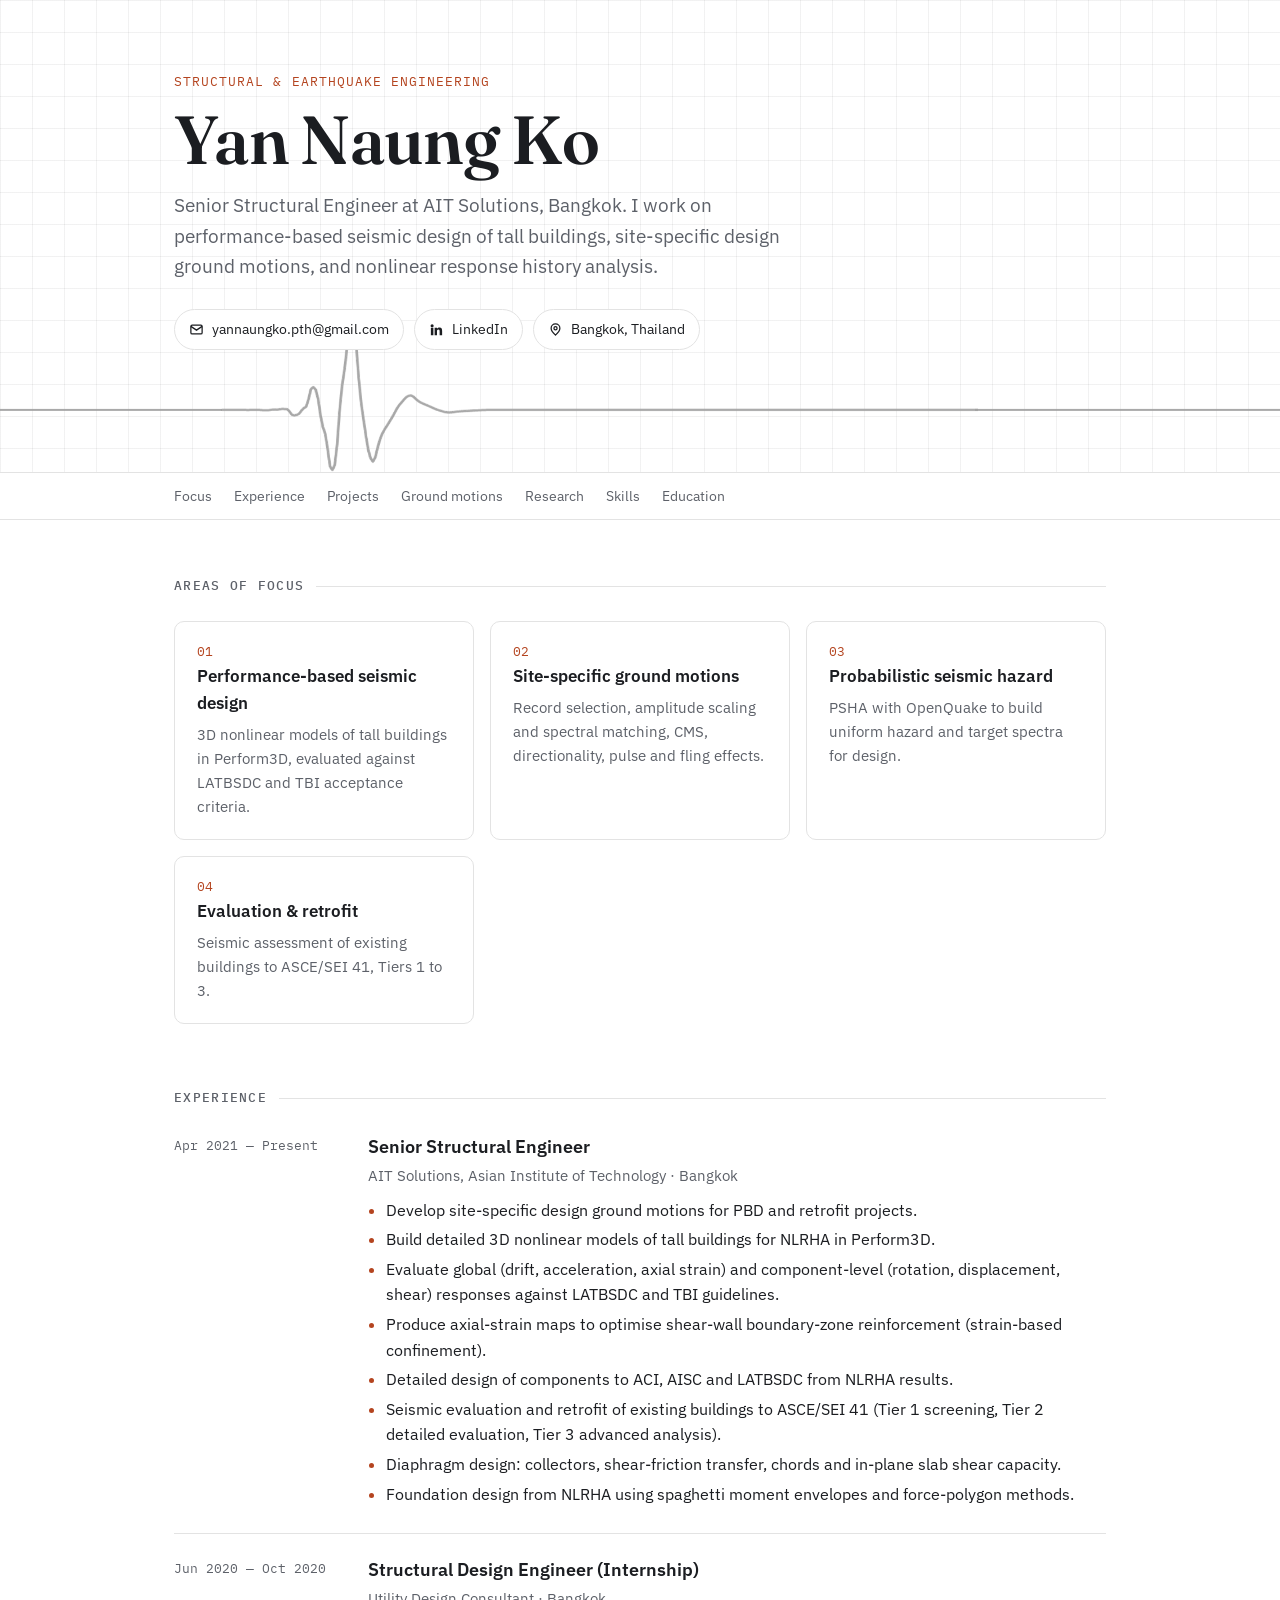
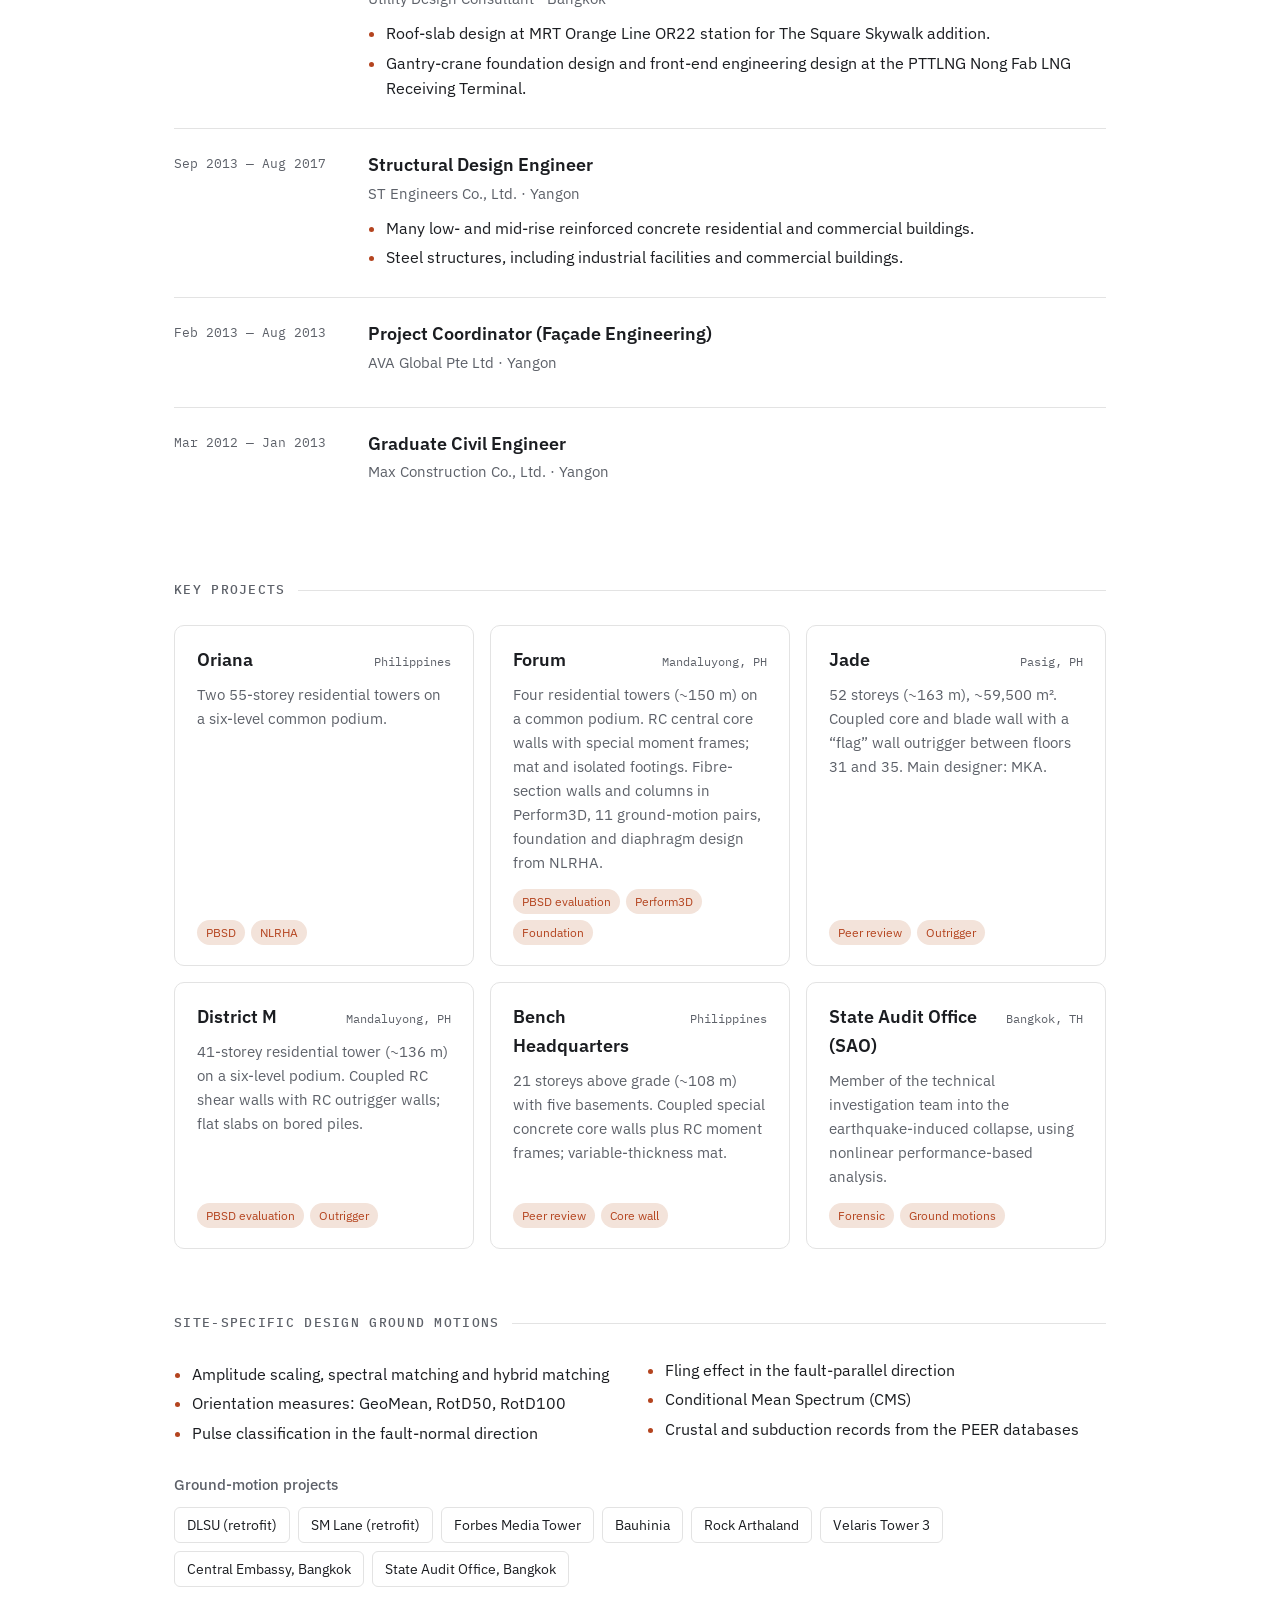
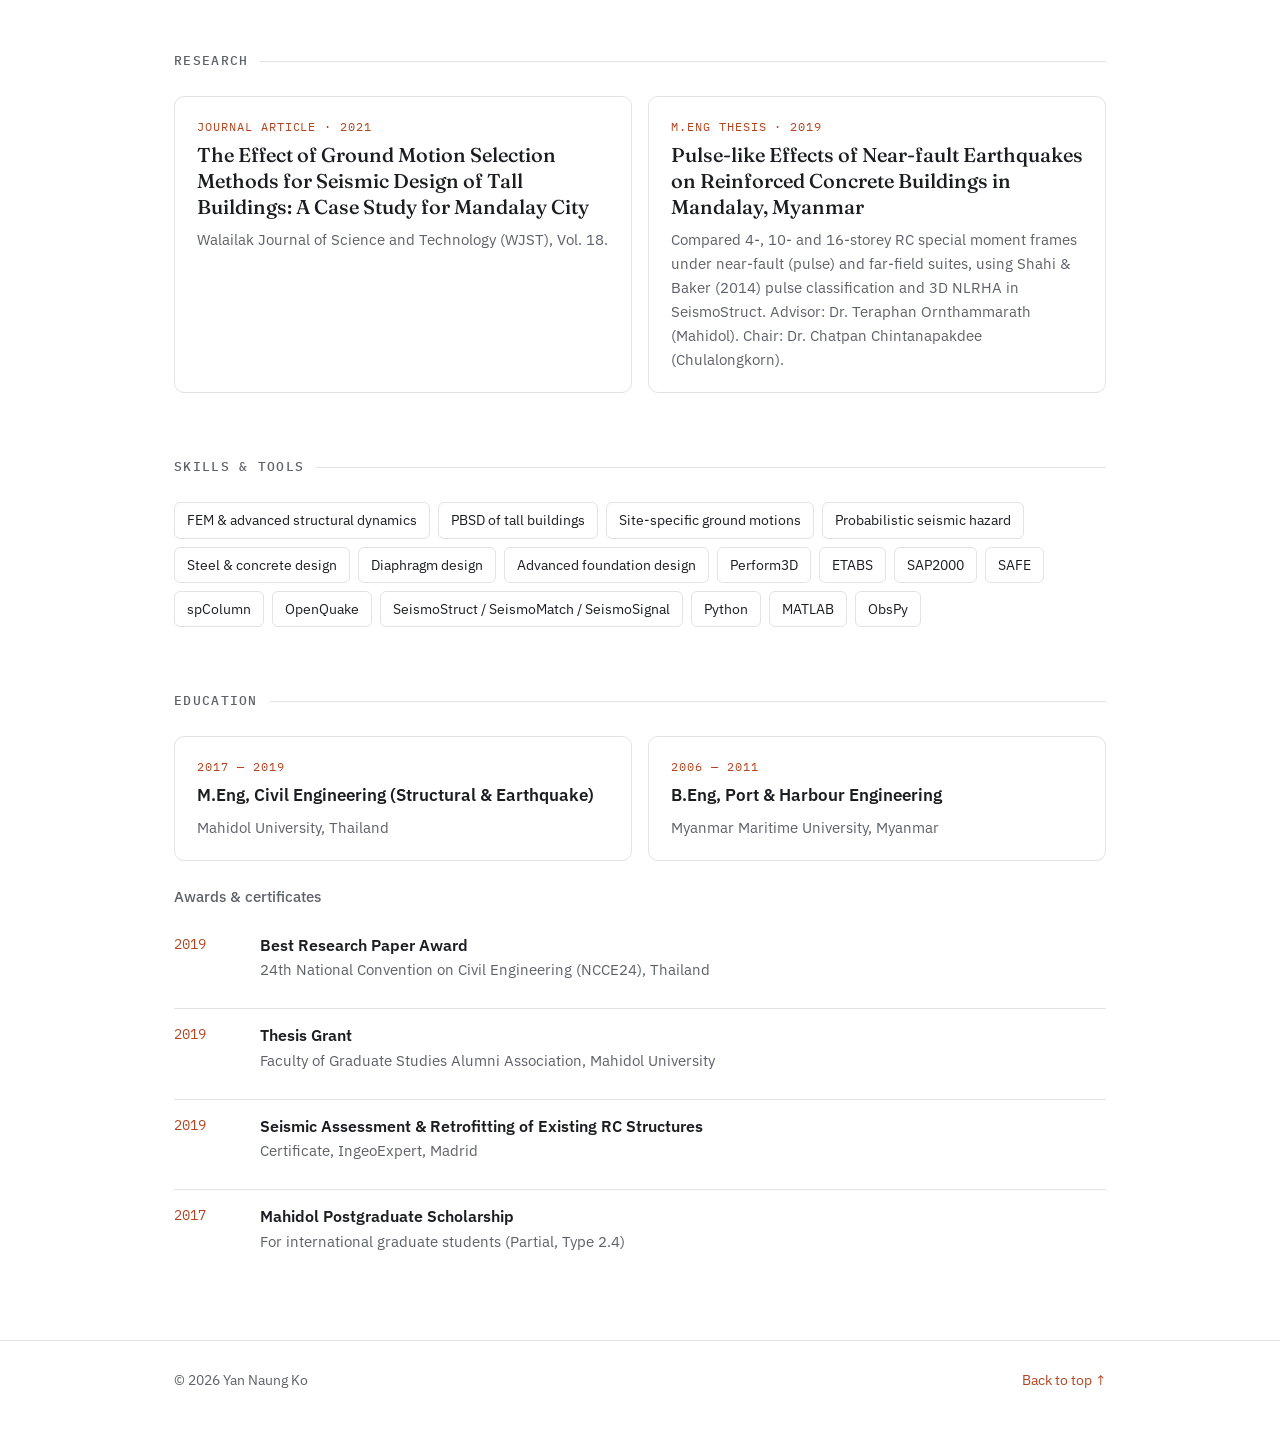
==== index.html @ b0f498c4 "Move and enlarge seismic wave, white background Co-Authored-By: Claude Opus 5.5 <noreply@anthropic.c" ====
<!DOCTYPE html>
<html lang="en">
<head>
<meta charset="utf-8">
<meta name="viewport" content="width=device-width, initial-scale=1">
<title>Yan Naung Ko — Structural &amp; Earthquake Engineer</title>
<meta name="description" content="Yan Naung Ko — Senior Structural Engineer specializing in performance-based seismic design of tall buildings, site-specific ground motions and nonlinear analysis.">
<link rel="preconnect" href="https://fonts.googleapis.com">
<link rel="preconnect" href="https://fonts.gstatic.com" crossorigin>
<link href="https://fonts.googleapis.com/css2?family=IBM+Plex+Mono:wght@400;500&family=IBM+Plex+Sans:wght@400;500;600&family=Fraunces:opsz,wght@9..144,500;9..144,600&display=swap" rel="stylesheet">
<style>
  :root {
    color-scheme: light;
    --bg: #ffffff;
    --paper: #ffffff;
    --ink: #1b1d21;
    --muted: #5d6169;
    --line: #e3e3e3;
    --accent: #b4441f;
    --accent-soft: #f3e3da;
    --grid: rgba(27,29,33,.06);
  }
  * { box-sizing: border-box; }
  html { scroll-behavior: smooth; }
  body {
    margin: 0;
    background: var(--bg);
    color: var(--ink);
    font: 16px/1.6 "IBM Plex Sans", system-ui, sans-serif;
    -webkit-font-smoothing: antialiased;
  }
  a { color: var(--accent); text-decoration: none; }
  a:hover { text-decoration: underline; }
  .wrap { max-width: 980px; margin: 0 auto; padding: 0 24px; }

  /* Header */
  header.hero {
    position: relative;
    overflow: hidden;
    border-bottom: 1px solid var(--line);
    background-image:
      linear-gradient(var(--grid) 1px, transparent 1px),
      linear-gradient(90deg, var(--grid) 1px, transparent 1px);
    background-size: 32px 32px;
  }
  .hero .wrap { padding-top: 72px; padding-bottom: 8px; position: relative; z-index: 1; }
  .eyebrow {
    font-family: "IBM Plex Mono", monospace;
    font-size: 13px; letter-spacing: .08em; text-transform: uppercase;
    color: var(--accent);
  }
  h1 {
    font-family: "Fraunces", Georgia, serif;
    font-weight: 600;
    font-size: clamp(40px, 7vw, 68px);
    line-height: 1.02;
    margin: 12px 0 16px;
    letter-spacing: -.01em;
  }
  .lede { font-size: 19px; color: var(--muted); max-width: 620px; margin: 0 0 28px; }
  .contact { display: flex; flex-wrap: wrap; gap: 10px; }
  .chip {
    display: inline-flex; align-items: center; gap: 8px;
    padding: 8px 14px; border: 1px solid var(--line); border-radius: 999px;
    background: var(--paper); color: var(--ink); font-size: 14px;
  }
  .chip:hover { border-color: var(--accent); text-decoration: none; }
  .chip svg { width: 15px; height: 15px; flex: none; }
  .wave {
    display: block; width: 100%; height: 150px; margin-top: -36px;
    background: url("assets/seismic_wave.png") 220px center / auto 100% no-repeat;
    position: relative; z-index: 0;
  }
  .wave {
    --h: 150px; --x: 220px;
  }
  .wave::before, .wave::after {
    content: ""; position: absolute; top: calc(var(--h) * 151.5 / 259 + 0.7px); height: 2.2px;
    background: rgba(160,160,160,.9); transform: translateY(-50%);
  }
  .wave::before { left: 0; width: calc(var(--x) + 2px); }
  .wave::after { left: calc(var(--x) + var(--h) * 1308 / 259 - 3px); right: 0; }
  @media (max-width: 720px) { .wave { --h: 100px; --x: 40px; height: 100px; margin-top: -16px; background-position: 40px center; } }

  nav.toc {
    position: sticky; top: 0; z-index: 5;
    background: color-mix(in srgb, var(--bg) 88%, transparent);
    backdrop-filter: blur(8px);
    border-bottom: 1px solid var(--line);
  }
  nav.toc .wrap { display: flex; gap: 22px; overflow-x: auto; padding-top: 12px; padding-bottom: 12px; }
  nav.toc a { color: var(--muted); font-size: 14px; white-space: nowrap; }
  nav.toc a:hover { color: var(--ink); text-decoration: none; }

  section { padding: 56px 0 8px; }
  h2 {
    font-family: "IBM Plex Mono", monospace; font-weight: 500;
    font-size: 13px; letter-spacing: .1em; text-transform: uppercase;
    color: var(--muted); margin: 0 0 24px;
    display: flex; align-items: center; gap: 12px;
  }
  h2::after { content: ""; flex: 1; height: 1px; background: var(--line); }

  .focus { display: grid; grid-template-columns: repeat(auto-fit, minmax(240px, 1fr)); gap: 16px; }
  .card {
    background: var(--paper); border: 1px solid var(--line); border-radius: 10px; padding: 20px 22px;
  }
  .card h3 { margin: 0 0 6px; font-size: 17px; font-weight: 600; }
  .card p { margin: 0; color: var(--muted); font-size: 15px; }
  .num { font-family: "IBM Plex Mono", monospace; color: var(--accent); font-size: 13px; }

  /* Timeline */
  .job { display: grid; grid-template-columns: 170px 1fr; gap: 24px; padding: 22px 0; border-top: 1px solid var(--line); }
  .job:first-of-type { border-top: 0; padding-top: 0; }
  .when { font-family: "IBM Plex Mono", monospace; font-size: 13px; color: var(--muted); padding-top: 3px; }
  .job h3 { margin: 0; font-size: 18px; font-weight: 600; }
  .org { color: var(--muted); margin: 2px 0 10px; font-size: 15px; }
  .job ul { margin: 0; padding-left: 18px; }
  .job li { margin: 4px 0; }
  .job li::marker { color: var(--accent); }
  @media (max-width: 640px) { .job { grid-template-columns: 1fr; gap: 4px; } }

  /* Projects */
  .projects { display: grid; grid-template-columns: repeat(auto-fit, minmax(280px, 1fr)); gap: 16px; }
  .proj { background: var(--paper); border: 1px solid var(--line); border-radius: 10px; padding: 20px 22px; display: flex; flex-direction: column; gap: 8px; }
  .proj-top { display: flex; justify-content: space-between; align-items: baseline; gap: 12px; }
  .proj h3 { margin: 0; font-size: 18px; font-weight: 600; }
  .loc { font-family: "IBM Plex Mono", monospace; font-size: 12px; color: var(--muted); white-space: nowrap; }
  .proj p { margin: 0; color: var(--muted); font-size: 15px; }
  .tags { display: flex; flex-wrap: wrap; gap: 6px; margin-top: auto; padding-top: 6px; }
  .tag { font-size: 12px; padding: 3px 9px; border-radius: 999px; background: var(--accent-soft); color: var(--accent); }

  .gm-list { columns: 2 260px; column-gap: 32px; margin: 0; padding-left: 18px; }
  .gm-list li { margin: 4px 0; break-inside: avoid; }
  .gm-list li::marker { color: var(--accent); }
  .sub { color: var(--muted); font-size: 15px; margin: 24px 0 10px; font-weight: 500; }

  /* Skills */
  .skills { display: flex; flex-wrap: wrap; gap: 8px; }
  .skill { border: 1px solid var(--line); background: var(--paper); border-radius: 6px; padding: 6px 12px; font-size: 14px; }

  /* Research */
  .research { display: grid; gap: 16px; grid-template-columns: repeat(auto-fit, minmax(300px, 1fr)); }
  .label { font-family: "IBM Plex Mono", monospace; font-size: 12px; text-transform: uppercase; letter-spacing: .08em; color: var(--accent); margin-bottom: 6px; }
  .research h3 { font-family: "Fraunces", Georgia, serif; font-weight: 500; font-size: 20px; line-height: 1.3; margin: 0 0 8px; }

  .edu { display: grid; gap: 16px; grid-template-columns: repeat(auto-fit, minmax(280px, 1fr)); }
  .awards { list-style: none; padding: 0; margin: 0; display: grid; gap: 12px; }
  .awards li { display: grid; grid-template-columns: 70px 1fr; gap: 16px; padding: 14px 0; border-top: 1px solid var(--line); }
  .awards li:first-child { border-top: 0; }
  .awards .yr { font-family: "IBM Plex Mono", monospace; color: var(--accent); font-size: 14px; }
  .awards strong { font-weight: 600; }
  .awards span { display: block; color: var(--muted); font-size: 15px; }

  footer { margin-top: 64px; border-top: 1px solid var(--line); padding: 28px 0 48px; color: var(--muted); font-size: 14px; }
  footer .wrap { display: flex; justify-content: space-between; flex-wrap: wrap; gap: 12px; }
</style>
</head>
<body>

<header class="hero">
  <div class="wrap">
    <div class="eyebrow">Structural &amp; Earthquake Engineering</div>
    <h1>Yan Naung Ko</h1>
    <p class="lede">Senior Structural Engineer at AIT Solutions, Bangkok. I work on performance-based seismic design of tall buildings, site-specific design ground motions, and nonlinear response history analysis.</p>
    <div class="contact">
      <a class="chip" href="mailto:yannaungko.pth@gmail.com">
        <svg viewBox="0 0 24 24" fill="none" stroke="currentColor" stroke-width="2"><rect x="3" y="5" width="18" height="14" rx="2"/><path d="m3 7 9 6 9-6"/></svg>
        yannaungko.pth@gmail.com
      </a>
      <a class="chip" href="https://www.linkedin.com/in/yan-naung-ko-b4761882">
        <svg viewBox="0 0 24 24" fill="currentColor"><path d="M4.98 3.5a2.5 2.5 0 1 1 0 5 2.5 2.5 0 0 1 0-5zM3 9h4v12H3zM9 9h3.8v1.7h.05c.53-1 1.83-2.05 3.77-2.05C20.6 8.65 21 11.2 21 14.5V21h-4v-5.8c0-1.4-.03-3.2-1.95-3.2-1.95 0-2.25 1.52-2.25 3.1V21H9z"/></svg>
        LinkedIn
      </a>
      <span class="chip">
        <svg viewBox="0 0 24 24" fill="none" stroke="currentColor" stroke-width="2"><path d="M12 21s-7-6.2-7-11a7 7 0 0 1 14 0c0 4.8-7 11-7 11z"/><circle cx="12" cy="10" r="2.5"/></svg>
        Bangkok, Thailand
      </span>
    </div>
  </div>
  <div class="wave" role="img" aria-label="Seismic wave"></div>
</header>

<nav class="toc"><div class="wrap">
  <a href="#focus">Focus</a>
  <a href="#experience">Experience</a>
  <a href="#projects">Projects</a>
  <a href="#ground-motions">Ground motions</a>
  <a href="#research">Research</a>
  <a href="#skills">Skills</a>
  <a href="#education">Education</a>
</div></nav>

<main class="wrap">

  <section id="focus">
    <h2>Areas of focus</h2>
    <div class="focus">
      <div class="card"><div class="num">01</div><h3>Performance-based seismic design</h3><p>3D nonlinear models of tall buildings in Perform3D, evaluated against LATBSDC and TBI acceptance criteria.</p></div>
      <div class="card"><div class="num">02</div><h3>Site-specific ground motions</h3><p>Record selection, amplitude scaling and spectral matching, CMS, directionality, pulse and fling effects.</p></div>
      <div class="card"><div class="num">03</div><h3>Probabilistic seismic hazard</h3><p>PSHA with OpenQuake to build uniform hazard and target spectra for design.</p></div>
      <div class="card"><div class="num">04</div><h3>Evaluation &amp; retrofit</h3><p>Seismic assessment of existing buildings to ASCE/SEI 41, Tiers 1 to 3.</p></div>
    </div>
  </section>

  <section id="experience">
    <h2>Experience</h2>

    <div class="job">
      <div class="when">Apr 2021 — Present</div>
      <div>
        <h3>Senior Structural Engineer</h3>
        <div class="org">AIT Solutions, Asian Institute of Technology · Bangkok</div>
        <ul>
          <li>Develop site-specific design ground motions for PBD and retrofit projects.</li>
          <li>Build detailed 3D nonlinear models of tall buildings for NLRHA in Perform3D.</li>
          <li>Evaluate global (drift, acceleration, axial strain) and component-level (rotation, displacement, shear) responses against LATBSDC and TBI guidelines.</li>
          <li>Produce axial-strain maps to optimise shear-wall boundary-zone reinforcement (strain-based confinement).</li>
          <li>Detailed design of components to ACI, AISC and LATBSDC from NLRHA results.</li>
          <li>Seismic evaluation and retrofit of existing buildings to ASCE/SEI 41 (Tier 1 screening, Tier 2 detailed evaluation, Tier 3 advanced analysis).</li>
          <li>Diaphragm design: collectors, shear-friction transfer, chords and in-plane slab shear capacity.</li>
          <li>Foundation design from NLRHA using spaghetti moment envelopes and force-polygon methods.</li>
        </ul>
      </div>
    </div>

    <div class="job">
      <div class="when">Jun 2020 — Oct 2020</div>
      <div>
        <h3>Structural Design Engineer (Internship)</h3>
        <div class="org">Utility Design Consultant · Bangkok</div>
        <ul>
          <li>Roof-slab design at MRT Orange Line OR22 station for The Square Skywalk addition.</li>
          <li>Gantry-crane foundation design and front-end engineering design at the PTTLNG Nong Fab LNG Receiving Terminal.</li>
        </ul>
      </div>
    </div>

    <div class="job">
      <div class="when">Sep 2013 — Aug 2017</div>
      <div>
        <h3>Structural Design Engineer</h3>
        <div class="org">ST Engineers Co., Ltd. · Yangon</div>
        <ul>
          <li>Many low- and mid-rise reinforced concrete residential and commercial buildings.</li>
          <li>Steel structures, including industrial facilities and commercial buildings.</li>
        </ul>
      </div>
    </div>

    <div class="job">
      <div class="when">Feb 2013 — Aug 2013</div>
      <div>
        <h3>Project Coordinator (Façade Engineering)</h3>
        <div class="org">AVA Global Pte Ltd · Yangon</div>
      </div>
    </div>

    <div class="job">
      <div class="when">Mar 2012 — Jan 2013</div>
      <div>
        <h3>Graduate Civil Engineer</h3>
        <div class="org">Max Construction Co., Ltd. · Yangon</div>
      </div>
    </div>
  </section>

  <section id="projects">
    <h2>Key projects</h2>
    <div class="projects">
      <article class="proj">
        <div class="proj-top"><h3>Oriana</h3><span class="loc">Philippines</span></div>
        <p>Two 55-storey residential towers on a six-level common podium.</p>
        <div class="tags"><span class="tag">PBSD</span><span class="tag">NLRHA</span></div>
      </article>
      <article class="proj">
        <div class="proj-top"><h3>Forum</h3><span class="loc">Mandaluyong, PH</span></div>
        <p>Four residential towers (~150 m) on a common podium. RC central core walls with special moment frames; mat and isolated footings. Fibre-section walls and columns in Perform3D, 11 ground-motion pairs, foundation and diaphragm design from NLRHA.</p>
        <div class="tags"><span class="tag">PBSD evaluation</span><span class="tag">Perform3D</span><span class="tag">Foundation</span></div>
      </article>
      <article class="proj">
        <div class="proj-top"><h3>Jade</h3><span class="loc">Pasig, PH</span></div>
        <p>52 storeys (~163 m), ~59,500 m². Coupled core and blade wall with a “flag” wall outrigger between floors 31 and 35. Main designer: MKA.</p>
        <div class="tags"><span class="tag">Peer review</span><span class="tag">Outrigger</span></div>
      </article>
      <article class="proj">
        <div class="proj-top"><h3>District M</h3><span class="loc">Mandaluyong, PH</span></div>
        <p>41-storey residential tower (~136 m) on a six-level podium. Coupled RC shear walls with RC outrigger walls; flat slabs on bored piles.</p>
        <div class="tags"><span class="tag">PBSD evaluation</span><span class="tag">Outrigger</span></div>
      </article>
      <article class="proj">
        <div class="proj-top"><h3>Bench Headquarters</h3><span class="loc">Philippines</span></div>
        <p>21 storeys above grade (~108 m) with five basements. Coupled special concrete core walls plus RC moment frames; variable-thickness mat.</p>
        <div class="tags"><span class="tag">Peer review</span><span class="tag">Core wall</span></div>
      </article>
      <article class="proj">
        <div class="proj-top"><h3>State Audit Office (SAO)</h3><span class="loc">Bangkok, TH</span></div>
        <p>Member of the technical investigation team into the earthquake-induced collapse, using nonlinear performance-based analysis.</p>
        <div class="tags"><span class="tag">Forensic</span><span class="tag">Ground motions</span></div>
      </article>
    </div>
  </section>

  <section id="ground-motions">
    <h2>Site-specific design ground motions</h2>
    <ul class="gm-list">
      <li>Amplitude scaling, spectral matching and hybrid matching</li>
      <li>Orientation measures: GeoMean, RotD50, RotD100</li>
      <li>Pulse classification in the fault-normal direction</li>
      <li>Fling effect in the fault-parallel direction</li>
      <li>Conditional Mean Spectrum (CMS)</li>
      <li>Crustal and subduction records from the PEER databases</li>
    </ul>
    <p class="sub">Ground-motion projects</p>
    <div class="skills">
      <span class="skill">DLSU (retrofit)</span>
      <span class="skill">SM Lane (retrofit)</span>
      <span class="skill">Forbes Media Tower</span>
      <span class="skill">Bauhinia</span>
      <span class="skill">Rock Arthaland</span>
      <span class="skill">Velaris Tower 3</span>
      <span class="skill">Central Embassy, Bangkok</span>
      <span class="skill">State Audit Office, Bangkok</span>
    </div>
  </section>

  <section id="research">
    <h2>Research</h2>
    <div class="research">
      <div class="card">
        <div class="label">Journal article · 2021</div>
        <h3>The Effect of Ground Motion Selection Methods for Seismic Design of Tall Buildings: A Case Study for Mandalay City</h3>
        <p>Walailak Journal of Science and Technology (WJST), Vol. 18.</p>
      </div>
      <div class="card">
        <div class="label">M.Eng thesis · 2019</div>
        <h3>Pulse-like Effects of Near-fault Earthquakes on Reinforced Concrete Buildings in Mandalay, Myanmar</h3>
        <p>Compared 4-, 10- and 16-storey RC special moment frames under near-fault (pulse) and far-field suites, using Shahi &amp; Baker (2014) pulse classification and 3D NLRHA in SeismoStruct. Advisor: Dr. Teraphan Ornthammarath (Mahidol). Chair: Dr. Chatpan Chintanapakdee (Chulalongkorn).</p>
      </div>
    </div>
  </section>

  <section id="skills">
    <h2>Skills &amp; tools</h2>
    <div class="skills">
      <span class="skill">FEM &amp; advanced structural dynamics</span>
      <span class="skill">PBSD of tall buildings</span>
      <span class="skill">Site-specific ground motions</span>
      <span class="skill">Probabilistic seismic hazard</span>
      <span class="skill">Steel &amp; concrete design</span>
      <span class="skill">Diaphragm design</span>
      <span class="skill">Advanced foundation design</span>
      <span class="skill">Perform3D</span>
      <span class="skill">ETABS</span>
      <span class="skill">SAP2000</span>
      <span class="skill">SAFE</span>
      <span class="skill">spColumn</span>
      <span class="skill">OpenQuake</span>
      <span class="skill">SeismoStruct / SeismoMatch / SeismoSignal</span>
      <span class="skill">Python</span>
      <span class="skill">MATLAB</span>
      <span class="skill">ObsPy</span>
    </div>
  </section>

  <section id="education">
    <h2>Education</h2>
    <div class="edu">
      <div class="card">
        <div class="label">2017 — 2019</div>
        <h3>M.Eng, Civil Engineering (Structural &amp; Earthquake)</h3>
        <p>Mahidol University, Thailand</p>
      </div>
      <div class="card">
        <div class="label">2006 — 2011</div>
        <h3>B.Eng, Port &amp; Harbour Engineering</h3>
        <p>Myanmar Maritime University, Myanmar</p>
      </div>
    </div>

    <p class="sub">Awards &amp; certificates</p>
    <ul class="awards">
      <li><span class="yr">2019</span><div><strong>Best Research Paper Award</strong><span>24th National Convention on Civil Engineering (NCCE24), Thailand</span></div></li>
      <li><span class="yr">2019</span><div><strong>Thesis Grant</strong><span>Faculty of Graduate Studies Alumni Association, Mahidol University</span></div></li>
      <li><span class="yr">2019</span><div><strong>Seismic Assessment &amp; Retrofitting of Existing RC Structures</strong><span>Certificate, IngeoExpert, Madrid</span></div></li>
      <li><span class="yr">2017</span><div><strong>Mahidol Postgraduate Scholarship</strong><span>For international graduate students (Partial, Type 2.4)</span></div></li>
    </ul>
  </section>

</main>

<footer><div class="wrap">
  <span>© 2026 Yan Naung Ko</span>
  <a href="#">Back to top ↑</a>
</div></footer>

</body>
</html>
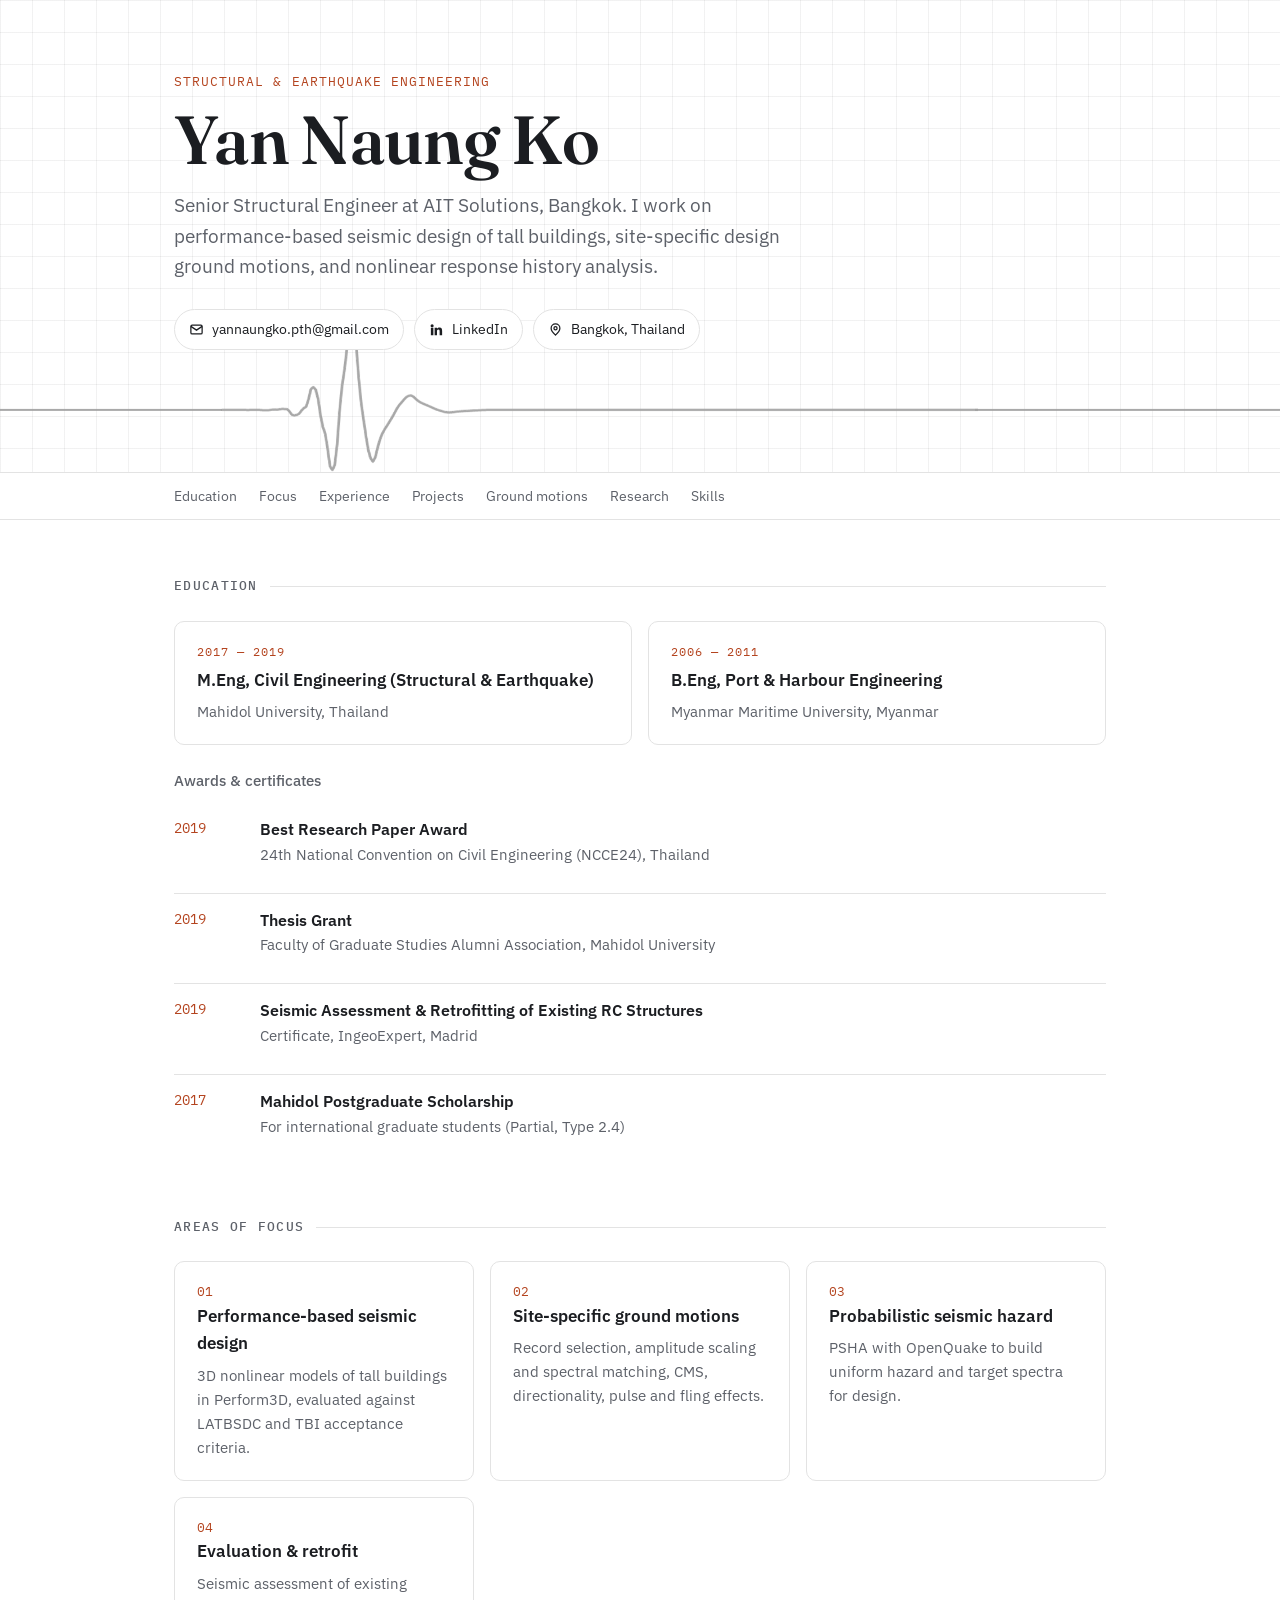
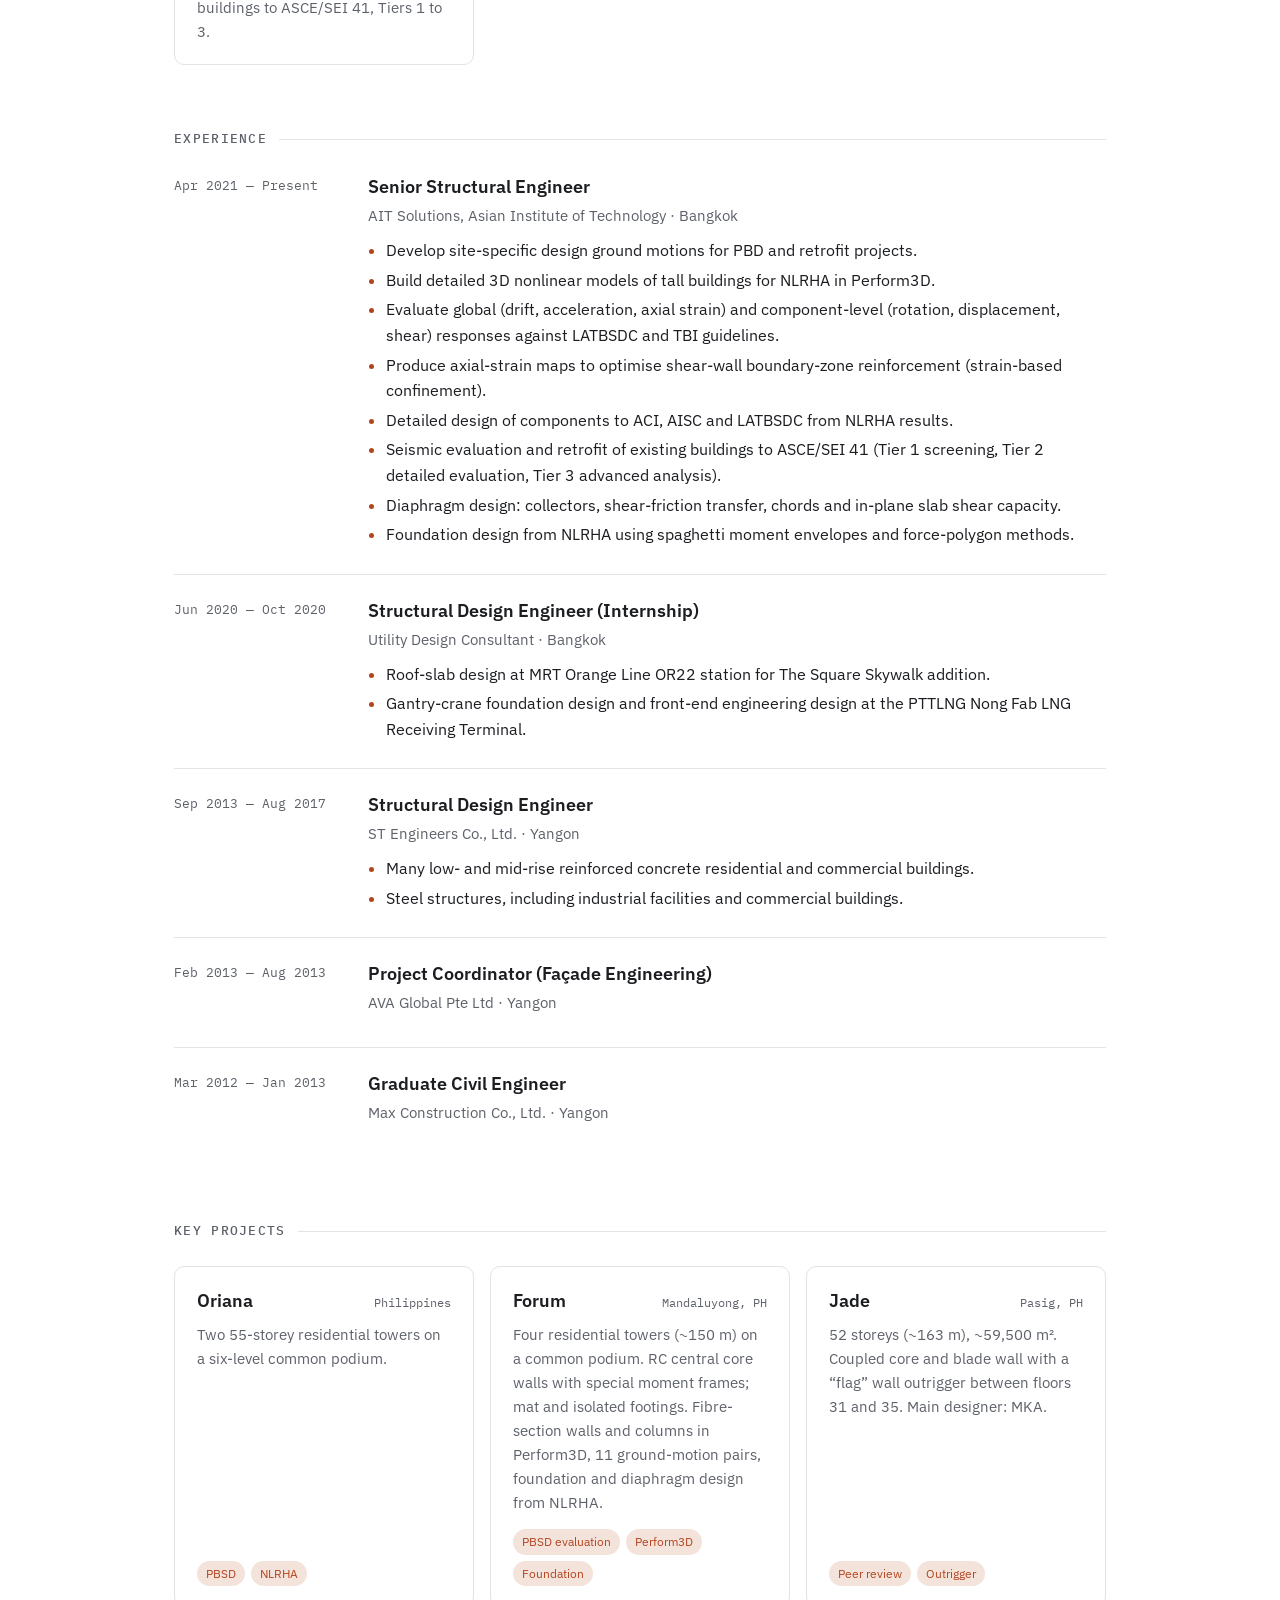
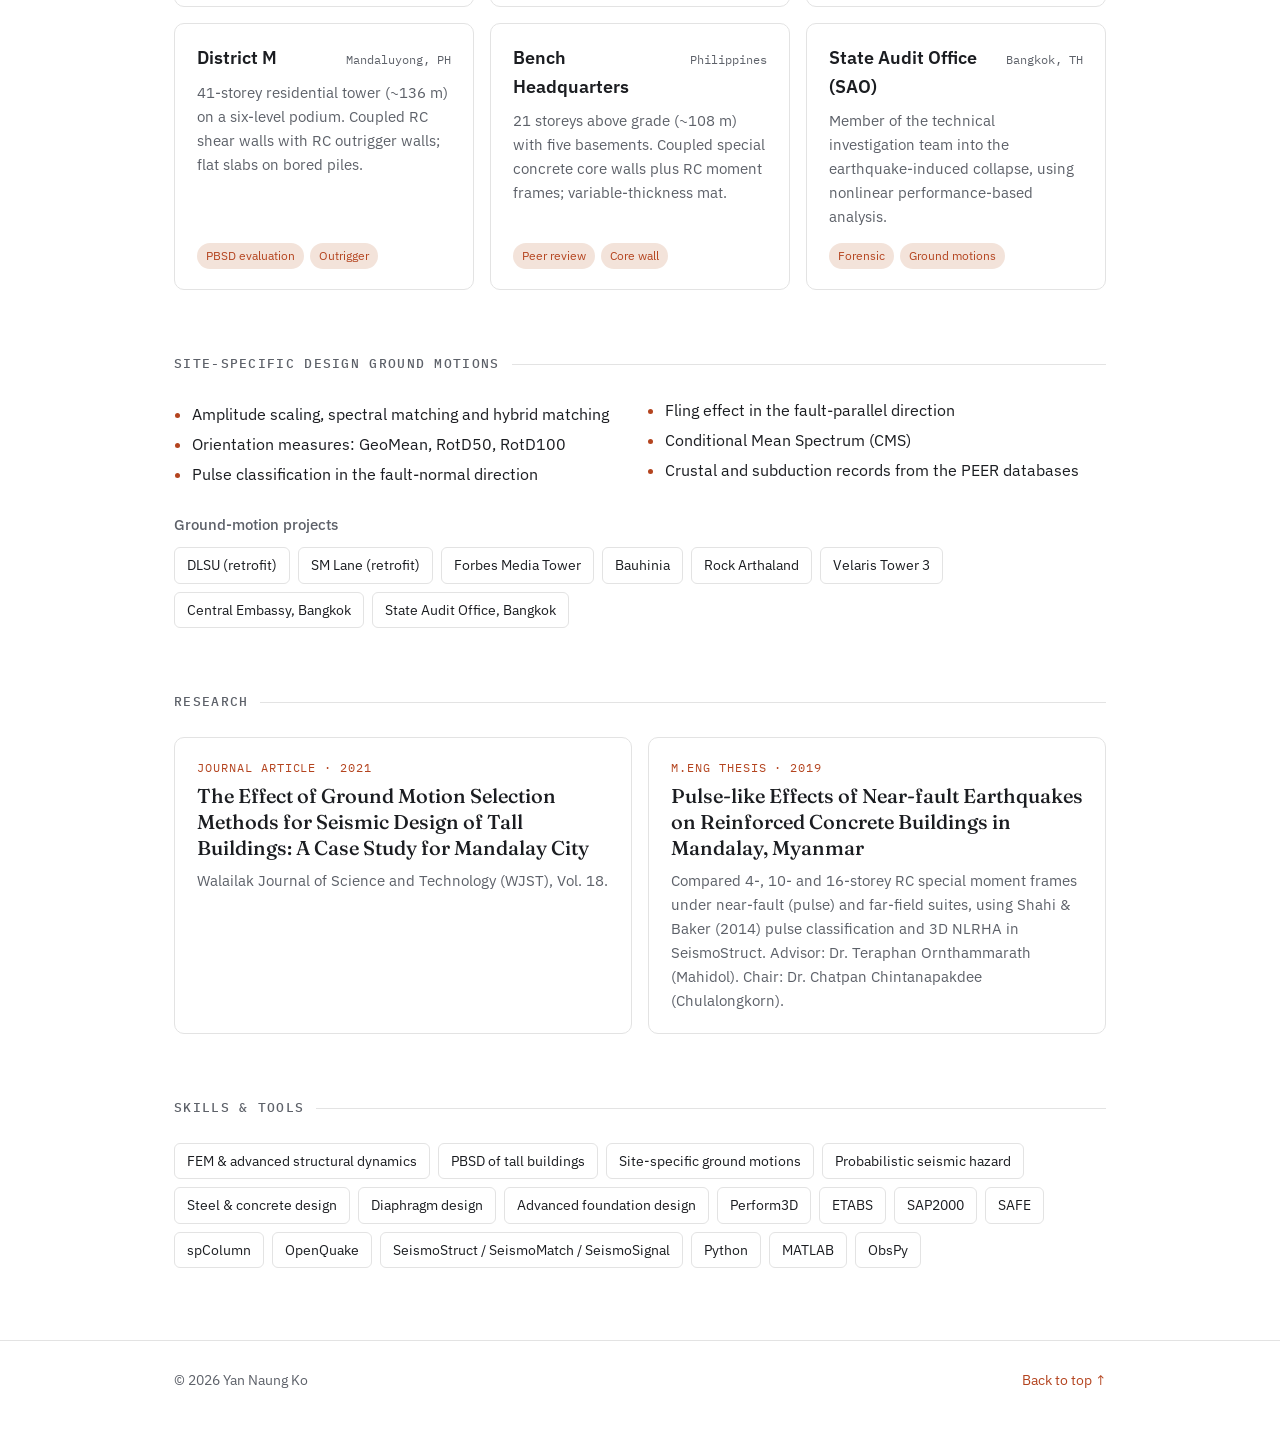
==== commit e7cac0cd: "Move Education section to the top Co-Authored-By: Claude Opus 5.5 <noreply@anthropic.com> Claude-Ses" ====
--- a/index.html
+++ b/index.html
@@ -182,16 +182,40 @@
 </header>
 
 <nav class="toc"><div class="wrap">
+  <a href="#education">Education</a>
   <a href="#focus">Focus</a>
   <a href="#experience">Experience</a>
   <a href="#projects">Projects</a>
   <a href="#ground-motions">Ground motions</a>
   <a href="#research">Research</a>
   <a href="#skills">Skills</a>
-  <a href="#education">Education</a>
 </div></nav>
 
 <main class="wrap">
+
+  <section id="education">
+    <h2>Education</h2>
+    <div class="edu">
+      <div class="card">
+        <div class="label">2017 — 2019</div>
+        <h3>M.Eng, Civil Engineering (Structural &amp; Earthquake)</h3>
+        <p>Mahidol University, Thailand</p>
+      </div>
+      <div class="card">
+        <div class="label">2006 — 2011</div>
+        <h3>B.Eng, Port &amp; Harbour Engineering</h3>
+        <p>Myanmar Maritime University, Myanmar</p>
+      </div>
+    </div>
+
+    <p class="sub">Awards &amp; certificates</p>
+    <ul class="awards">
+      <li><span class="yr">2019</span><div><strong>Best Research Paper Award</strong><span>24th National Convention on Civil Engineering (NCCE24), Thailand</span></div></li>
+      <li><span class="yr">2019</span><div><strong>Thesis Grant</strong><span>Faculty of Graduate Studies Alumni Association, Mahidol University</span></div></li>
+      <li><span class="yr">2019</span><div><strong>Seismic Assessment &amp; Retrofitting of Existing RC Structures</strong><span>Certificate, IngeoExpert, Madrid</span></div></li>
+      <li><span class="yr">2017</span><div><strong>Mahidol Postgraduate Scholarship</strong><span>For international graduate students (Partial, Type 2.4)</span></div></li>
+    </ul>
+  </section>
 
   <section id="focus">
     <h2>Areas of focus</h2>
@@ -363,29 +387,6 @@
     </div>
   </section>
 
-  <section id="education">
-    <h2>Education</h2>
-    <div class="edu">
-      <div class="card">
-        <div class="label">2017 — 2019</div>
-        <h3>M.Eng, Civil Engineering (Structural &amp; Earthquake)</h3>
-        <p>Mahidol University, Thailand</p>
-      </div>
-      <div class="card">
-        <div class="label">2006 — 2011</div>
-        <h3>B.Eng, Port &amp; Harbour Engineering</h3>
-        <p>Myanmar Maritime University, Myanmar</p>
-      </div>
-    </div>
-
-    <p class="sub">Awards &amp; certificates</p>
-    <ul class="awards">
-      <li><span class="yr">2019</span><div><strong>Best Research Paper Award</strong><span>24th National Convention on Civil Engineering (NCCE24), Thailand</span></div></li>
-      <li><span class="yr">2019</span><div><strong>Thesis Grant</strong><span>Faculty of Graduate Studies Alumni Association, Mahidol University</span></div></li>
-      <li><span class="yr">2019</span><div><strong>Seismic Assessment &amp; Retrofitting of Existing RC Structures</strong><span>Certificate, IngeoExpert, Madrid</span></div></li>
-      <li><span class="yr">2017</span><div><strong>Mahidol Postgraduate Scholarship</strong><span>For international graduate students (Partial, Type 2.4)</span></div></li>
-    </ul>
-  </section>
 
 </main>
 
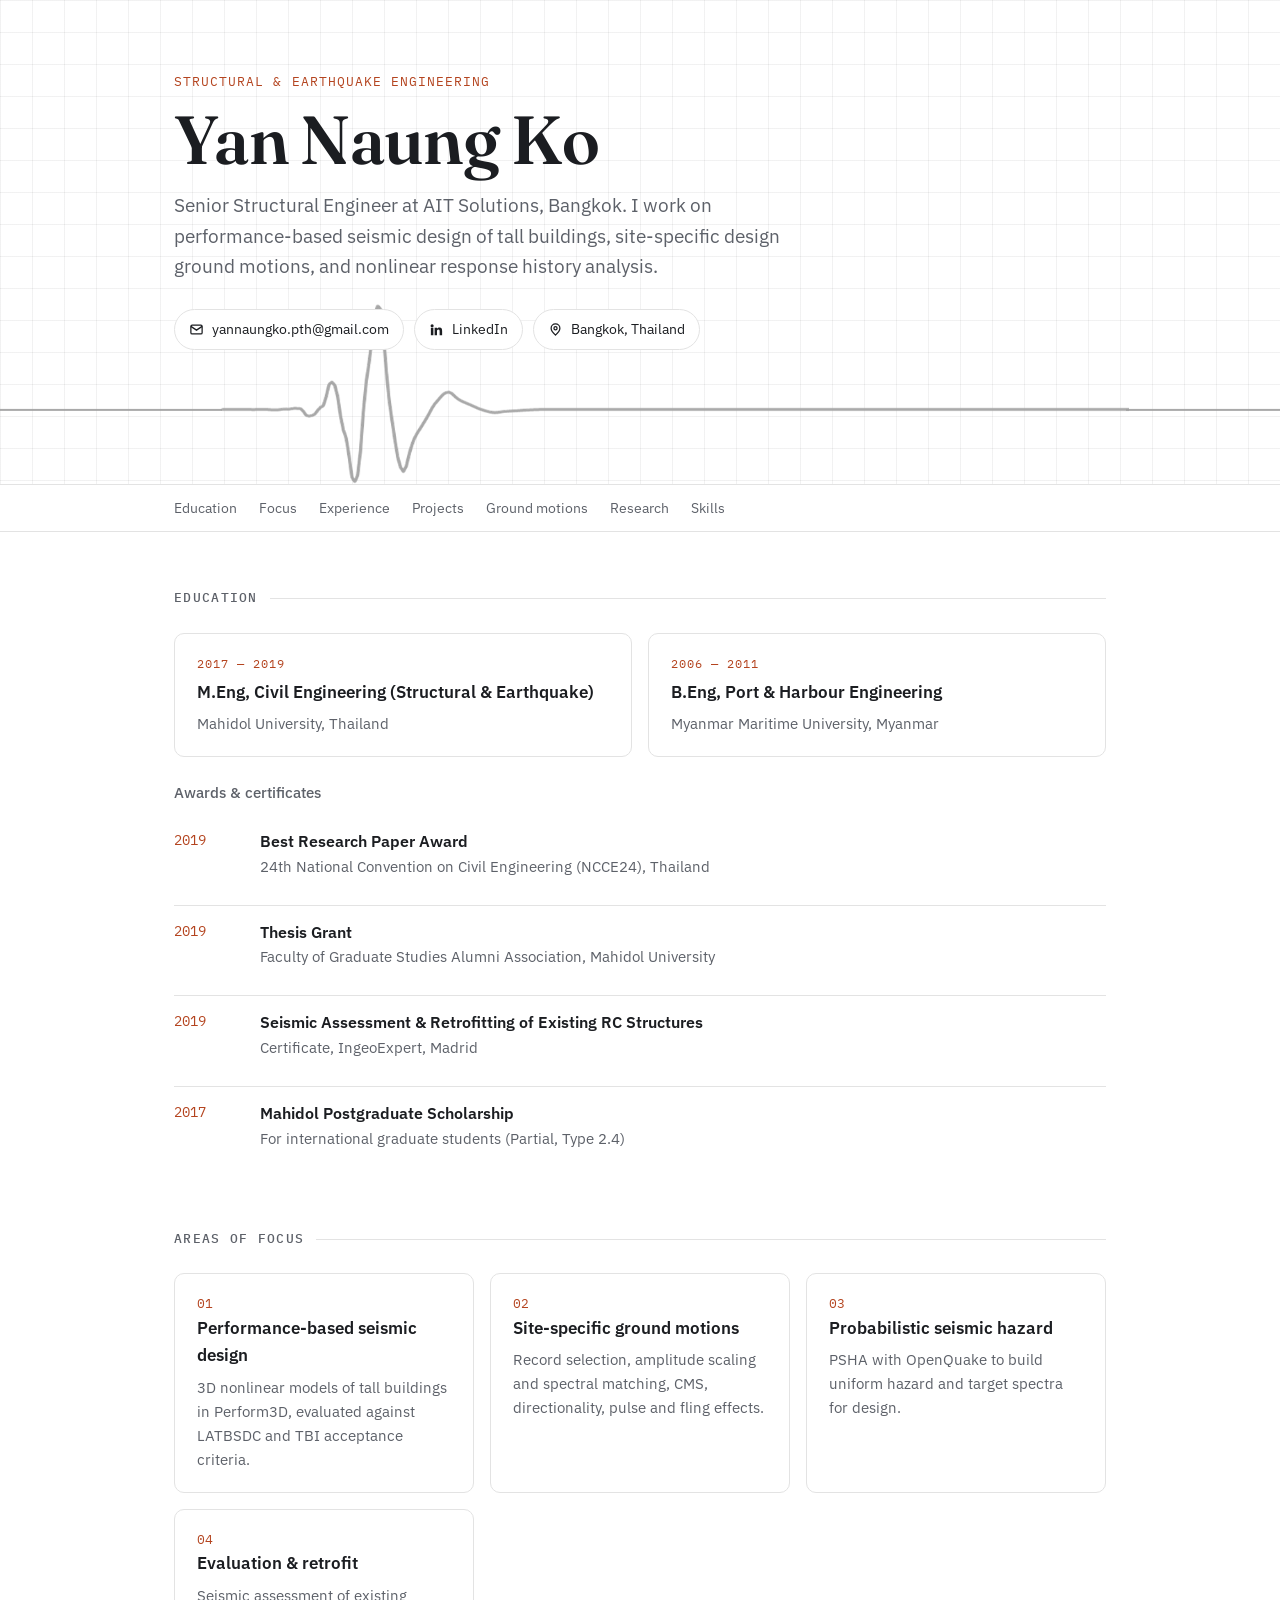
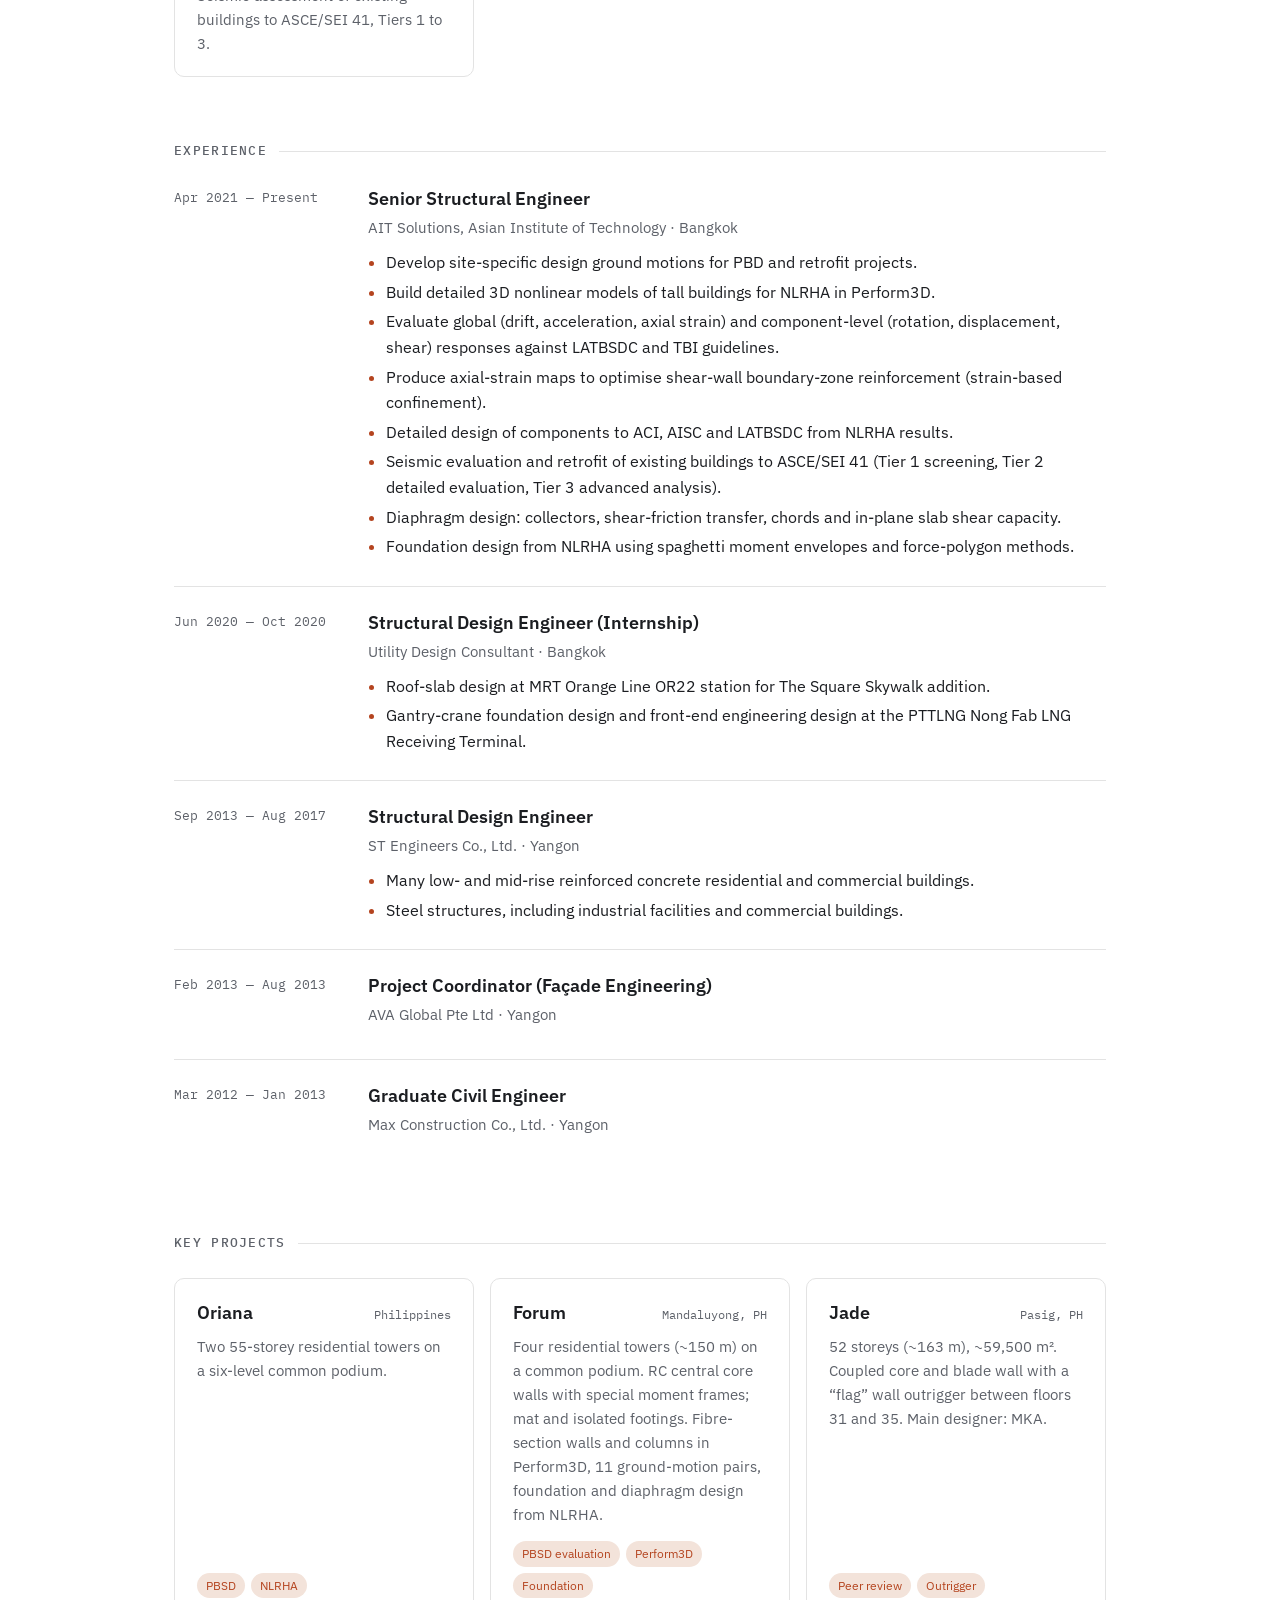
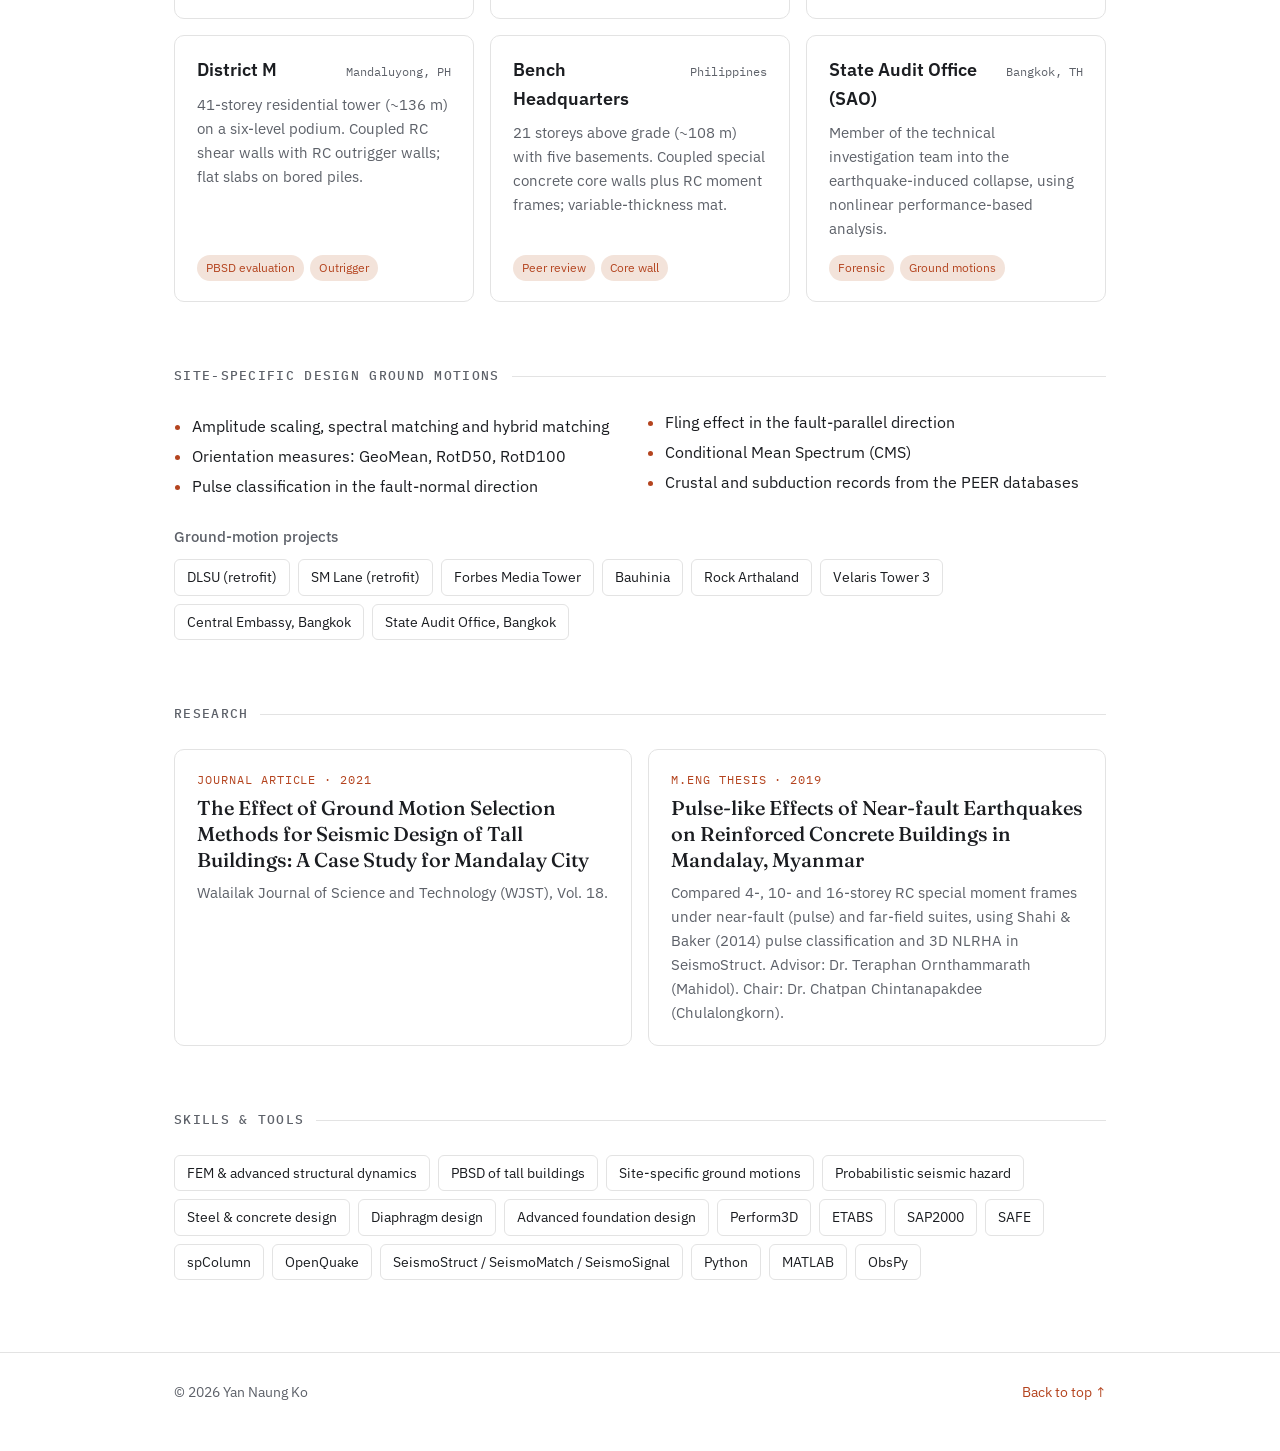
==== commit 3f6709f2: "Enlarge seismic wave banner Co-Authored-By: Claude Opus 5.5 <noreply@anthropic.com> Claude-Session: " ====
--- a/index.html
+++ b/index.html
@@ -67,12 +67,12 @@
   .chip:hover { border-color: var(--accent); text-decoration: none; }
   .chip svg { width: 15px; height: 15px; flex: none; }
   .wave {
-    display: block; width: 100%; height: 150px; margin-top: -36px;
+    display: block; width: 100%; height: 180px; margin-top: -54px;
     background: url("assets/seismic_wave.png") 220px center / auto 100% no-repeat;
     position: relative; z-index: 0;
   }
   .wave {
-    --h: 150px; --x: 220px;
+    --h: 180px; --x: 220px;
   }
   .wave::before, .wave::after {
     content: ""; position: absolute; top: calc(var(--h) * 151.5 / 259 + 0.7px); height: 2.2px;
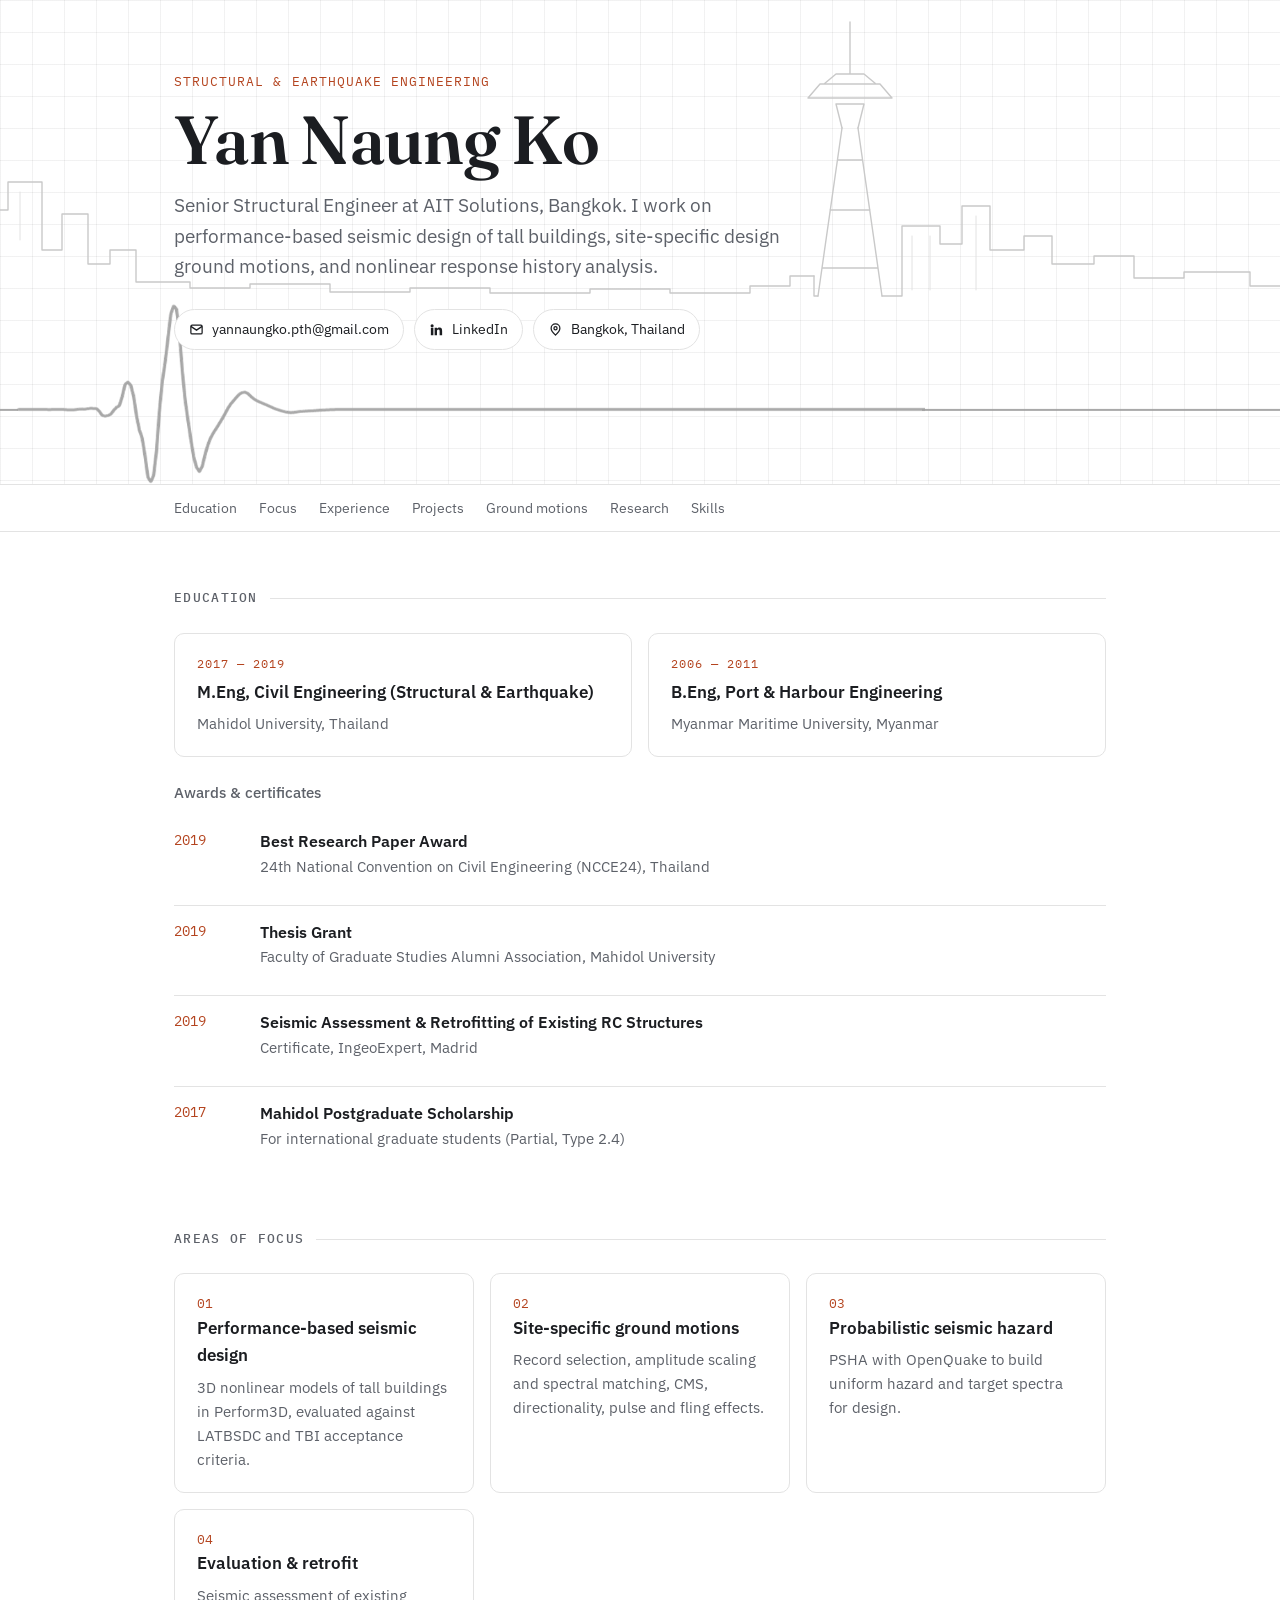
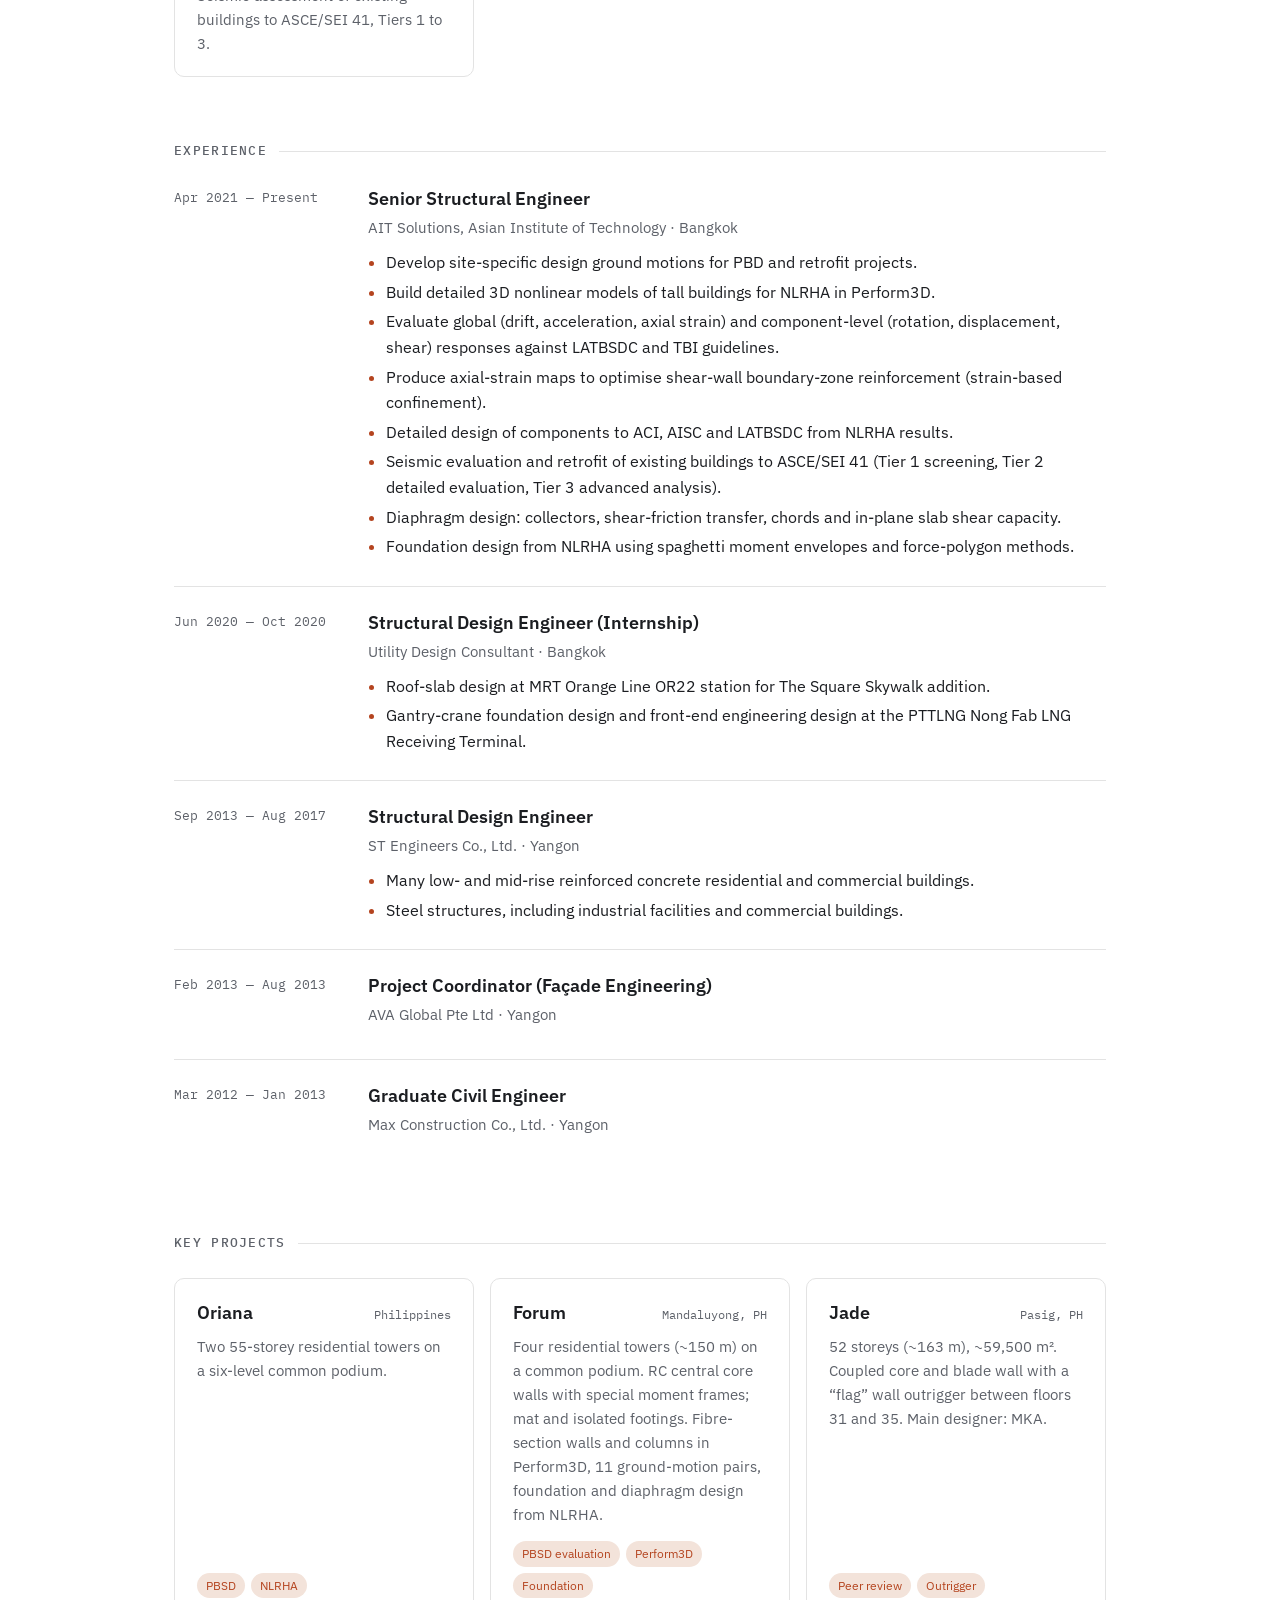
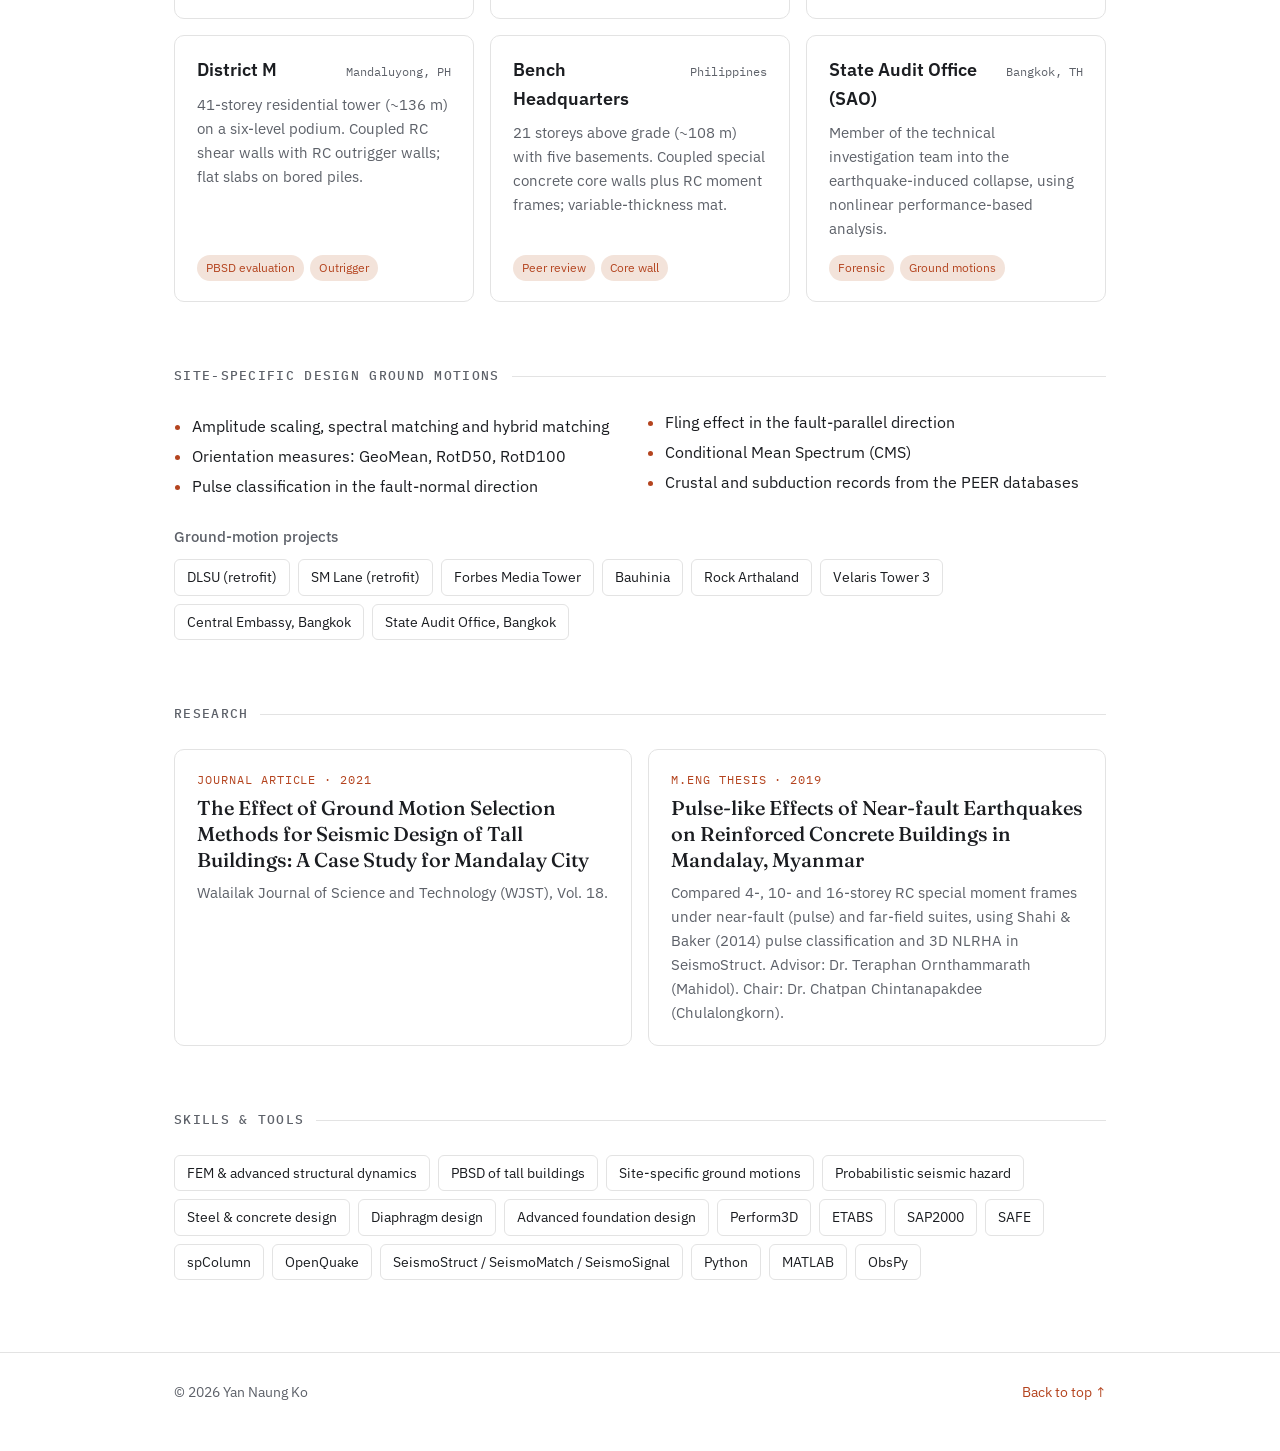
==== commit f2f04a0b: "Add line-drawing city skyline to header; keep wave left of content Co-Authored-By: Claude Opus 5.5 <" ====
--- a/index.html
+++ b/index.html
@@ -66,13 +66,20 @@
   }
   .chip:hover { border-color: var(--accent); text-decoration: none; }
   .chip svg { width: 15px; height: 15px; flex: none; }
+  .skyline {
+    position: absolute; top: 0; left: 50%; margin-left: -950px;
+    width: 1900px; height: 300px; z-index: 0; pointer-events: none;
+  }
+  .skyline path { fill: none; stroke: #c9c9c9; stroke-width: 1.4; stroke-linejoin: round; stroke-linecap: round; }
+  .skyline .win { stroke: #e2e2e2; stroke-width: 1; }
+  @media (max-width: 900px) { .skyline { display: none; } }
   .wave {
     display: block; width: 100%; height: 180px; margin-top: -54px;
-    background: url("assets/seismic_wave.png") 220px center / auto 100% no-repeat;
+    background: url("assets/seismic_wave.png") var(--x) center / auto 100% no-repeat;
     position: relative; z-index: 0;
   }
   .wave {
-    --h: 180px; --x: 220px;
+    --h: 180px; --x: max(16px, calc(50vw - 770px));
   }
   .wave::before, .wave::after {
     content: ""; position: absolute; top: calc(var(--h) * 151.5 / 259 + 0.7px); height: 2.2px;
@@ -159,6 +166,17 @@
 <body>
 
 <header class="hero">
+  <svg class="skyline" viewBox="0 0 1900 300" aria-hidden="true">
+    <!-- left cluster of towers -->
+    <path d="M0 296 H60 V200 H82 V128 H92 V96 H96 V58 H98 V96 H102 V128 H112 V200 H128 V236 H150 V170 H164 V120 L188 92 L212 120 V170 H226 V244 H246 V150 H262 V112 H270 V82 H274 V112 H282 V150 H298 V210 H318 V182 H352 V250 H372 V214 H398 V264 H420 V250 H446 V282 H500 V288 H560 V284 H640 V292 H720 V288 H800 V293 H900 V289 H980 V293 H1060 V286 H1100 V276 H1124"/>
+    <!-- needle observation tower -->
+    <path d="M1128 296 L1152 128 M1192 296 L1168 128 M1132 268 L1188 268 M1140 210 L1180 210 M1148 160 L1172 160"/>
+    <path d="M1152 128 L1146 104 H1174 L1168 128 M1118 98 H1202 L1190 84 H1130 Z M1134 84 L1146 74 H1174 L1186 84 M1160 74 V22"/>
+    <!-- right side, stepping down -->
+    <path d="M1124 276 V296 H1128 M1192 296 H1212 V226 H1250 V244 H1272 V206 H1300 V250 H1334 V236 H1362 V264 H1404 V256 H1444 V278 H1494 V272 H1560 V286 H1640 V282 H1720 V292 H1900"/>
+    <!-- window hints -->
+    <path class="win" d="M86 140 V190 M108 140 V190 M174 130 V230 M188 110 V230 M202 130 V230 M256 160 V240 M276 120 V240 M292 160 V200 M330 192 V240 M1222 236 V290 M1240 236 V290 M1286 216 V290"/>
+  </svg>
   <div class="wrap">
     <div class="eyebrow">Structural &amp; Earthquake Engineering</div>
     <h1>Yan Naung Ko</h1>
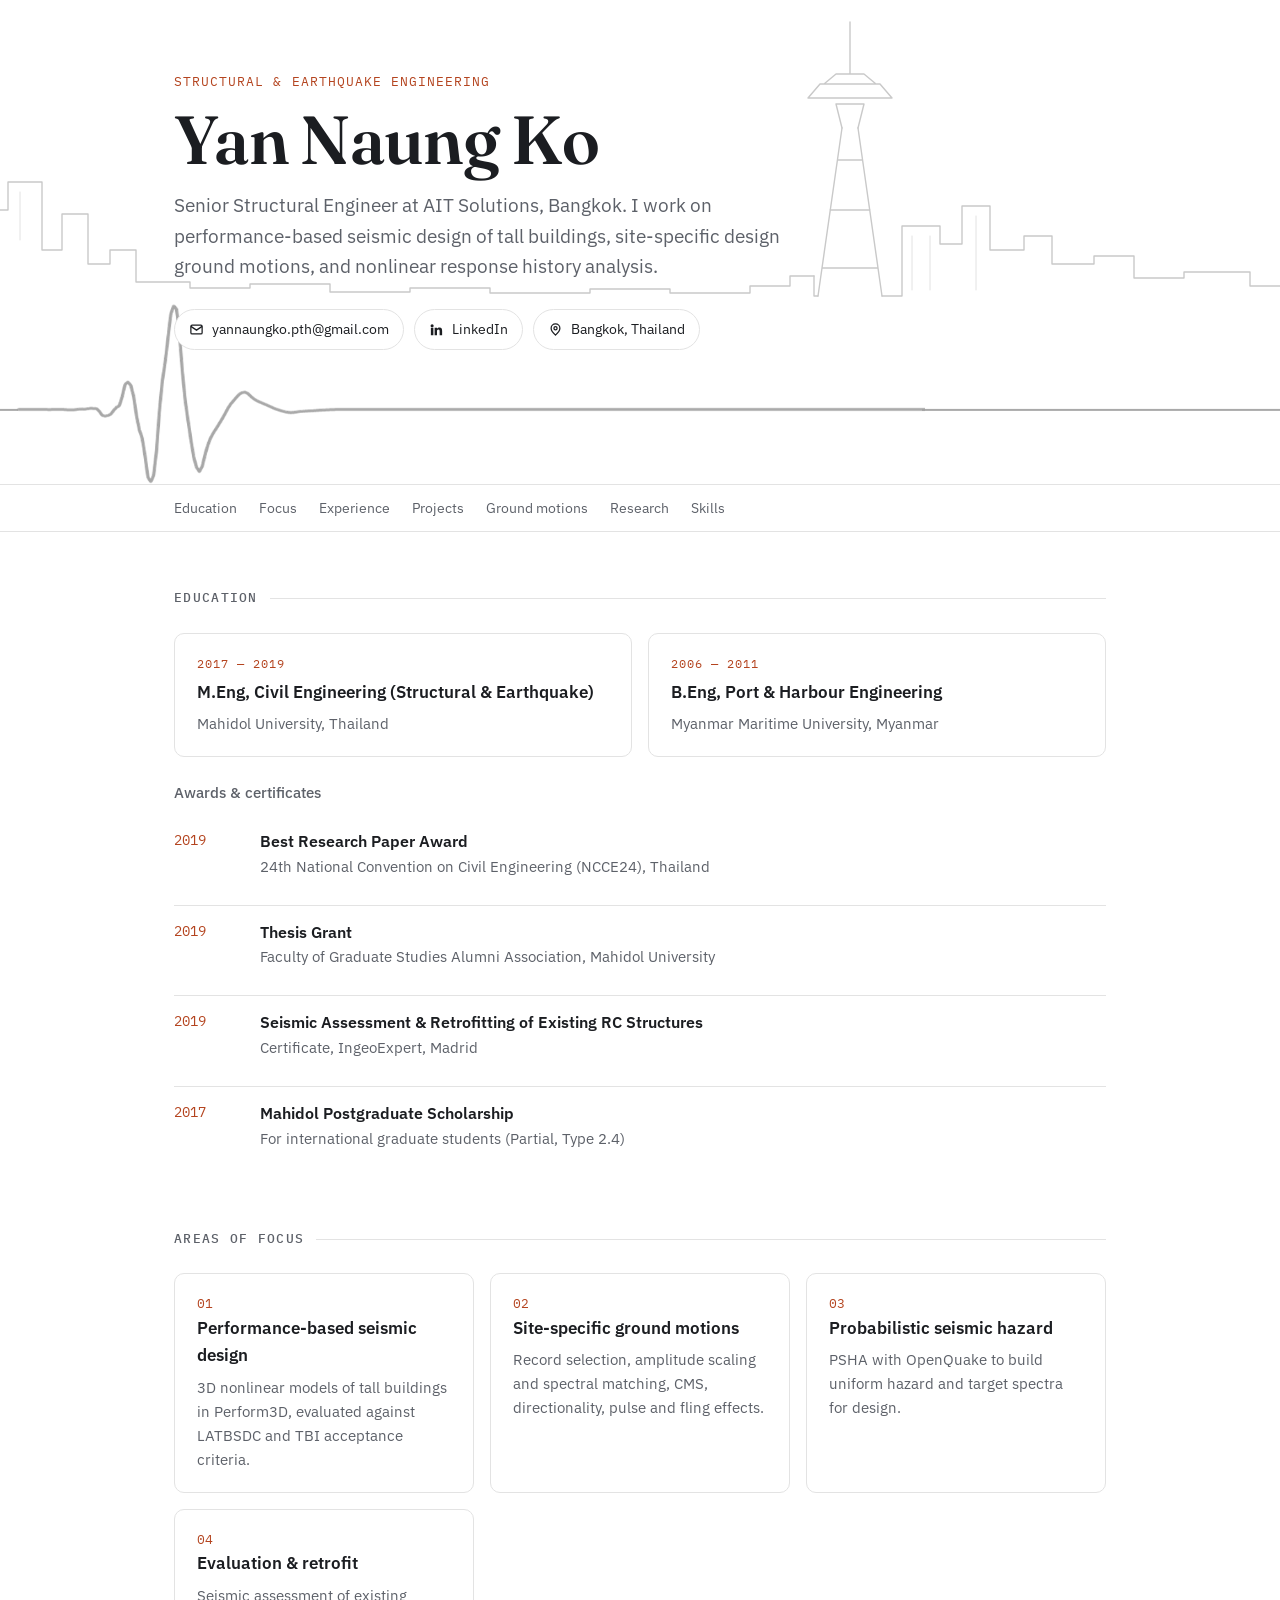
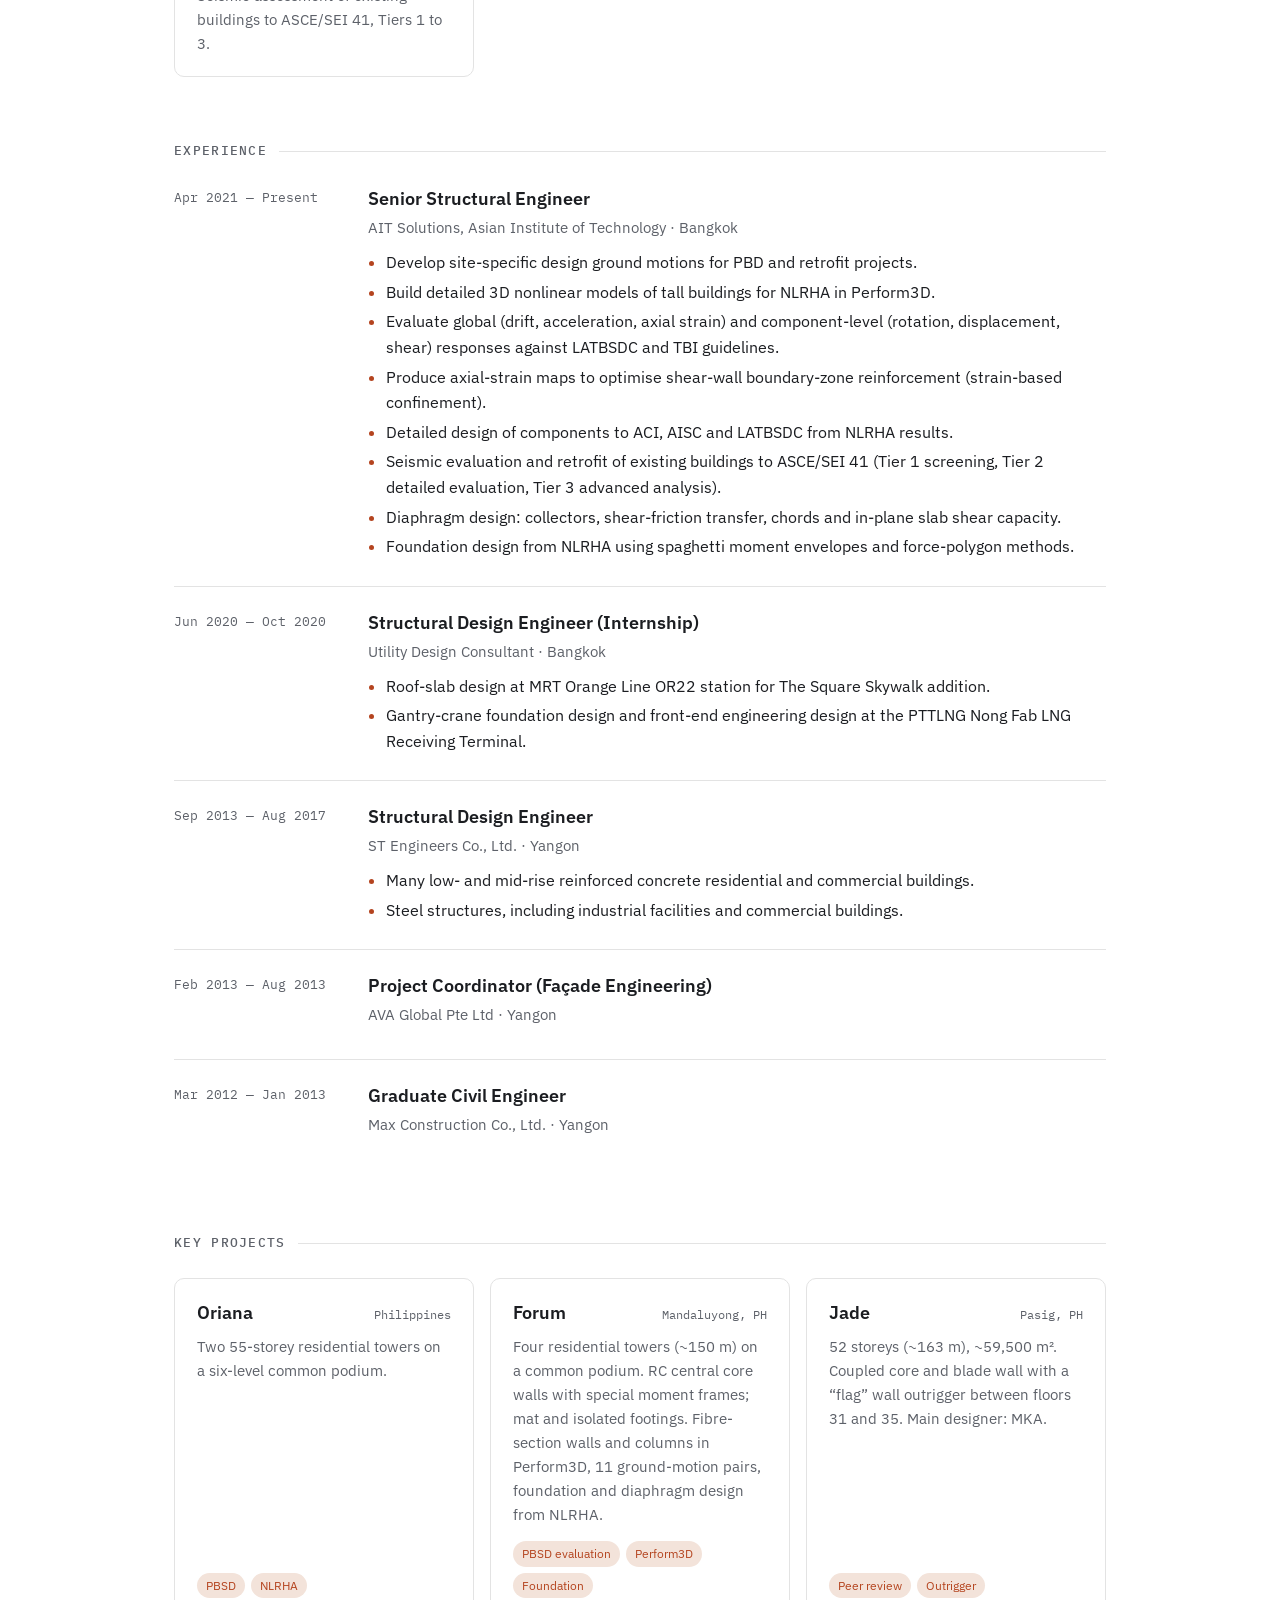
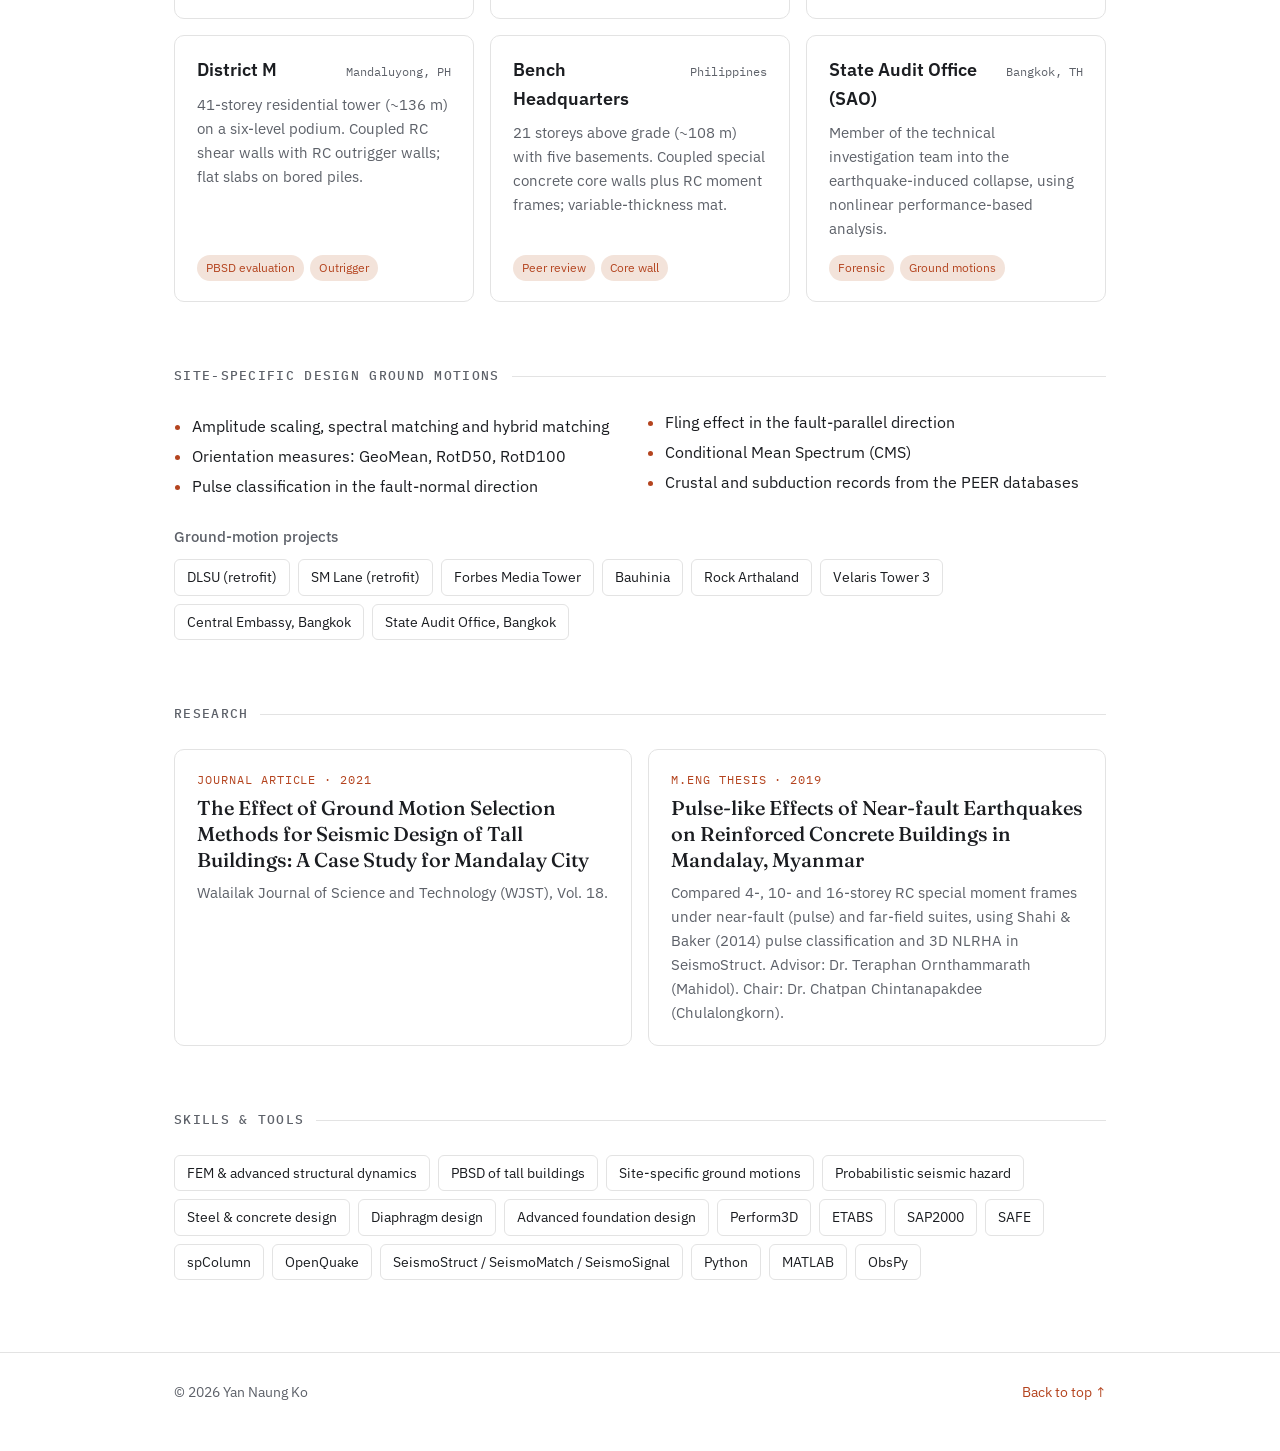
==== commit 00635a55: "Remove header grid background Co-Authored-By: Claude Opus 5.5 <noreply@anthropic.com> Claude-Session" ====
--- a/index.html
+++ b/index.html
@@ -38,10 +38,6 @@
     position: relative;
     overflow: hidden;
     border-bottom: 1px solid var(--line);
-    background-image:
-      linear-gradient(var(--grid) 1px, transparent 1px),
-      linear-gradient(90deg, var(--grid) 1px, transparent 1px);
-    background-size: 32px 32px;
   }
   .hero .wrap { padding-top: 72px; padding-bottom: 8px; position: relative; z-index: 1; }
   .eyebrow {
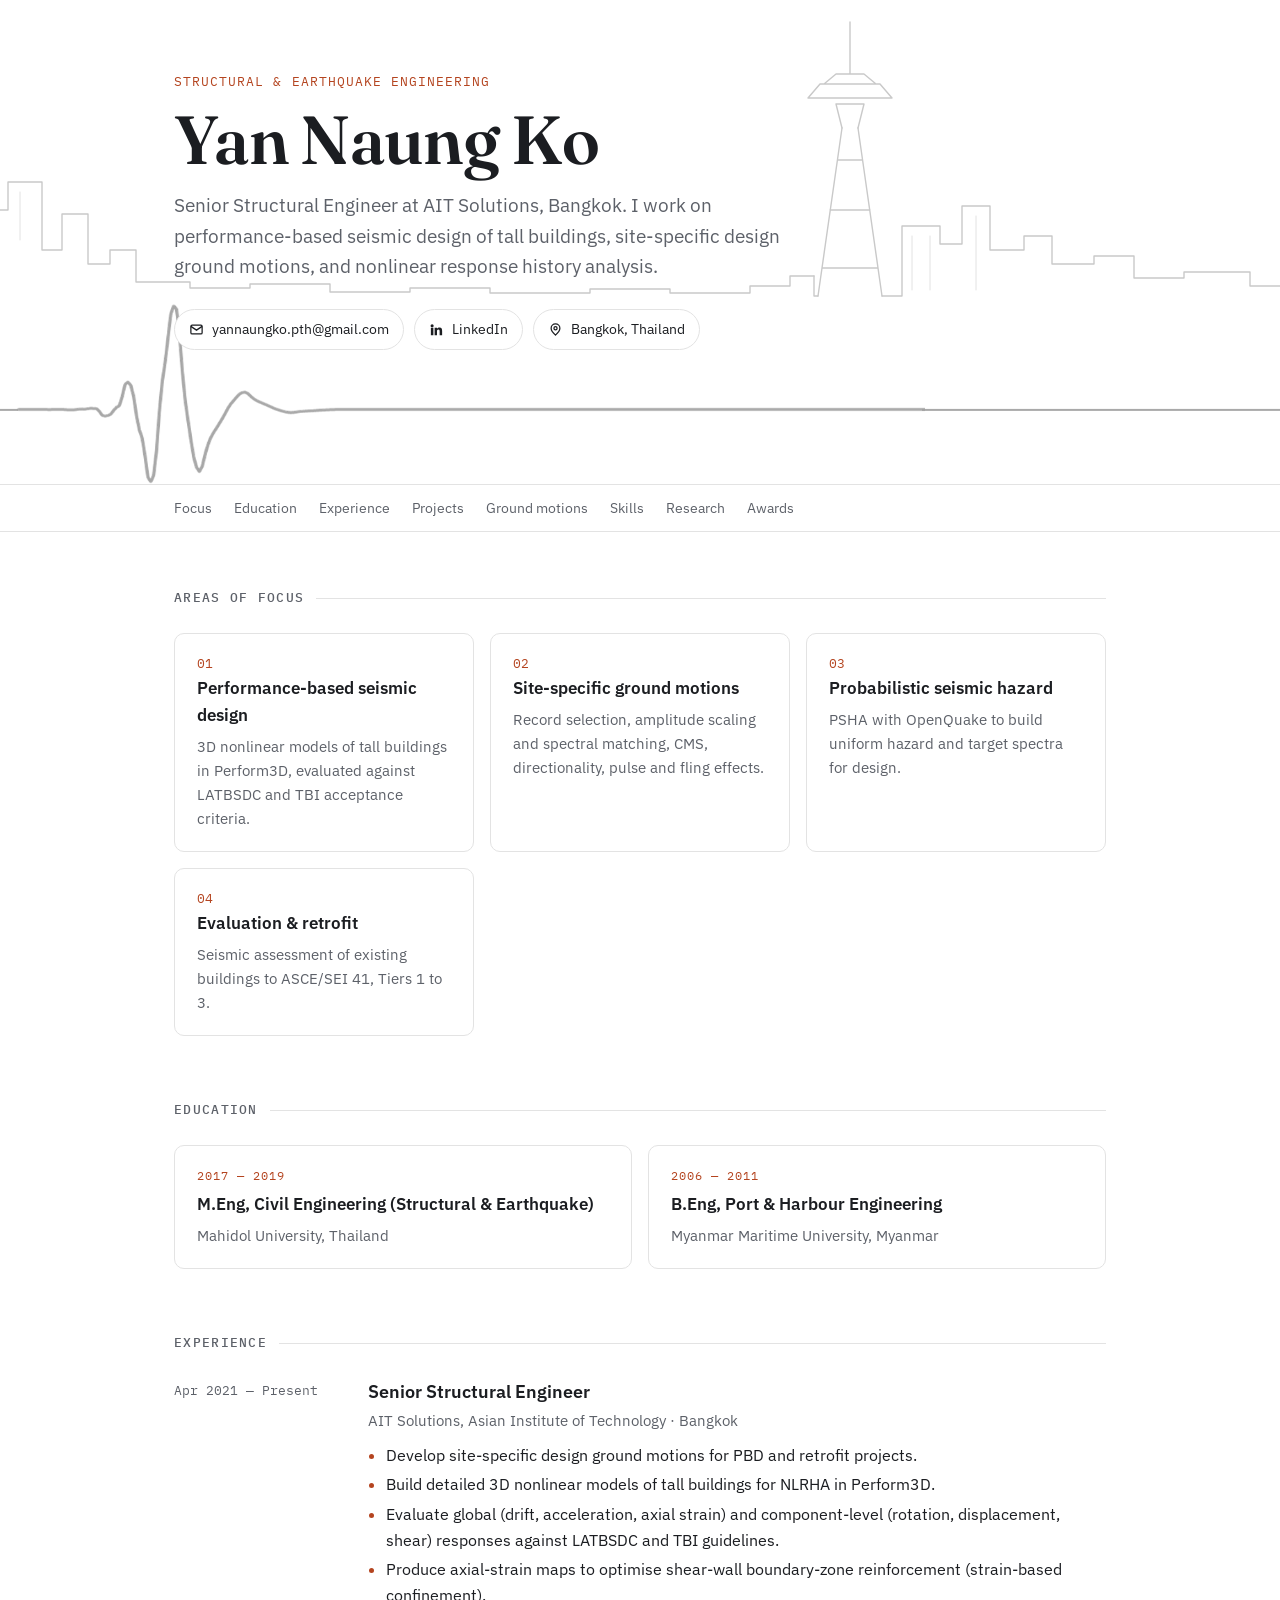
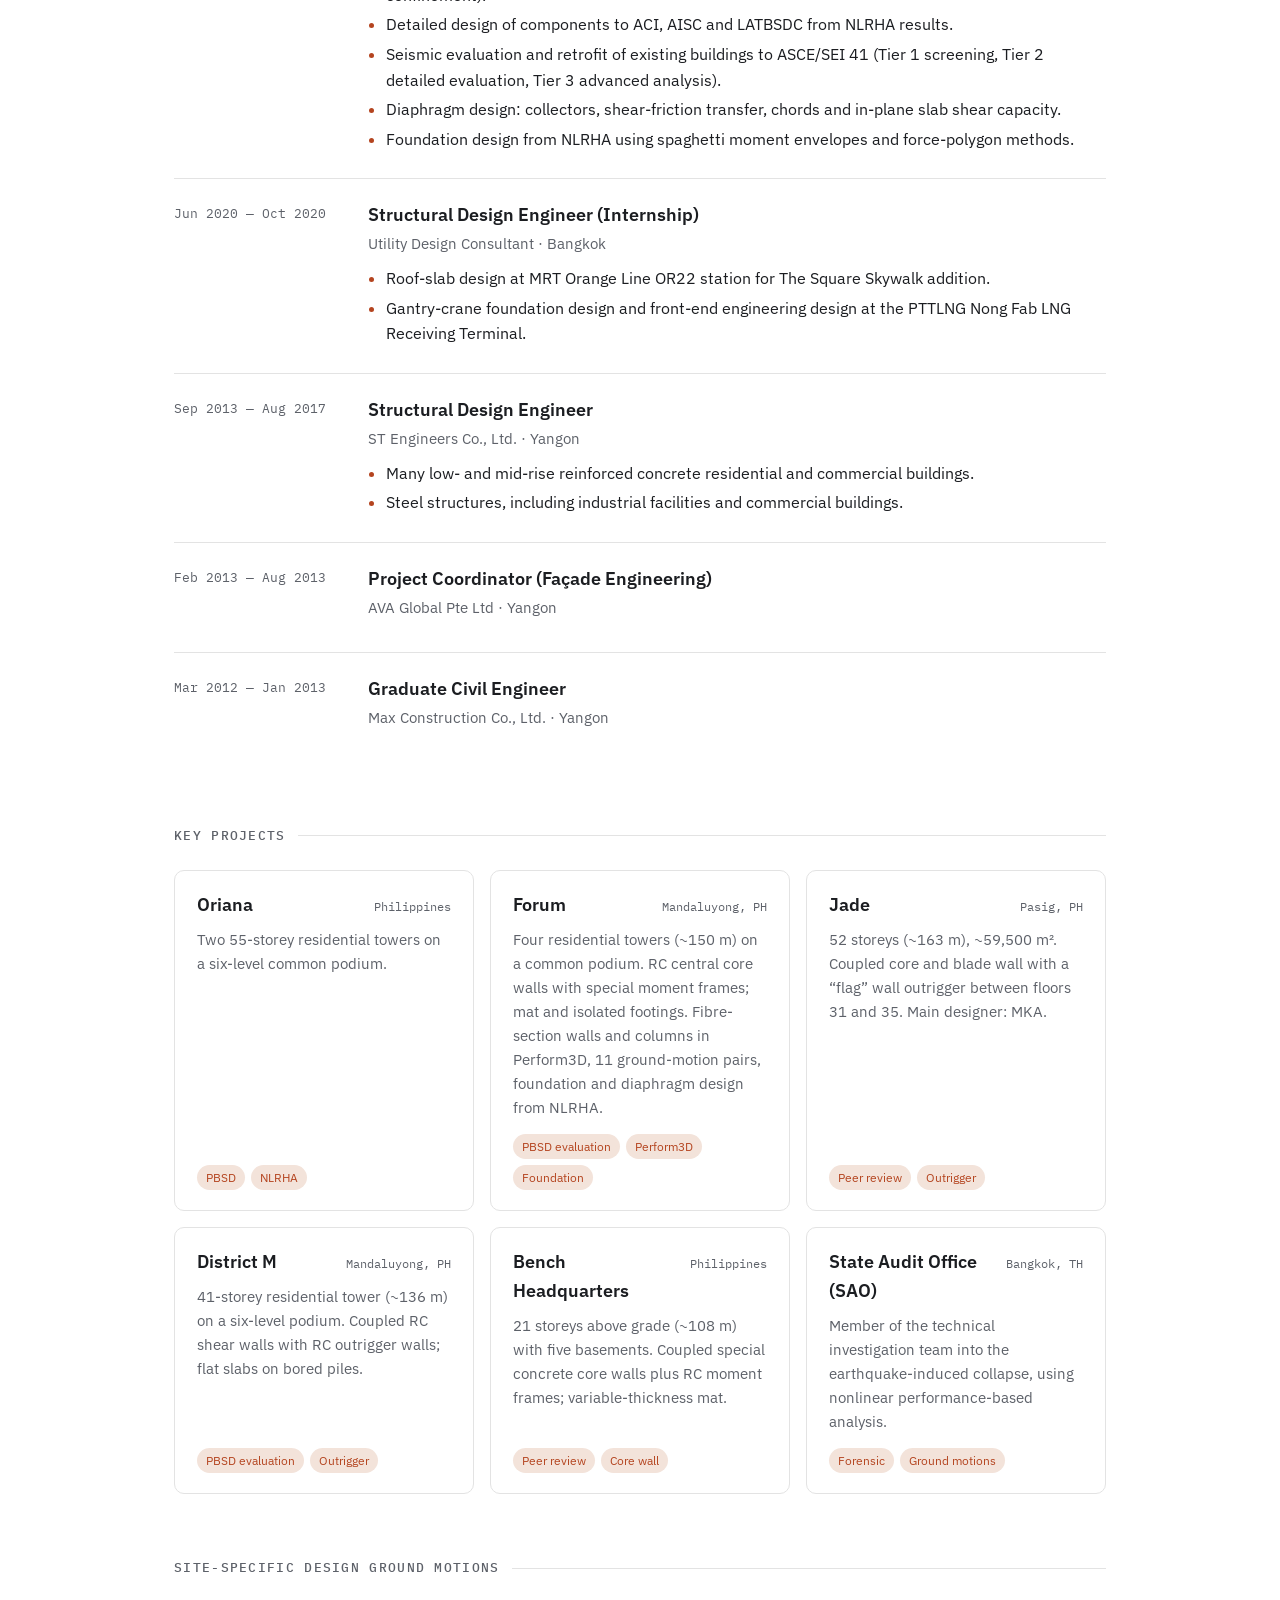
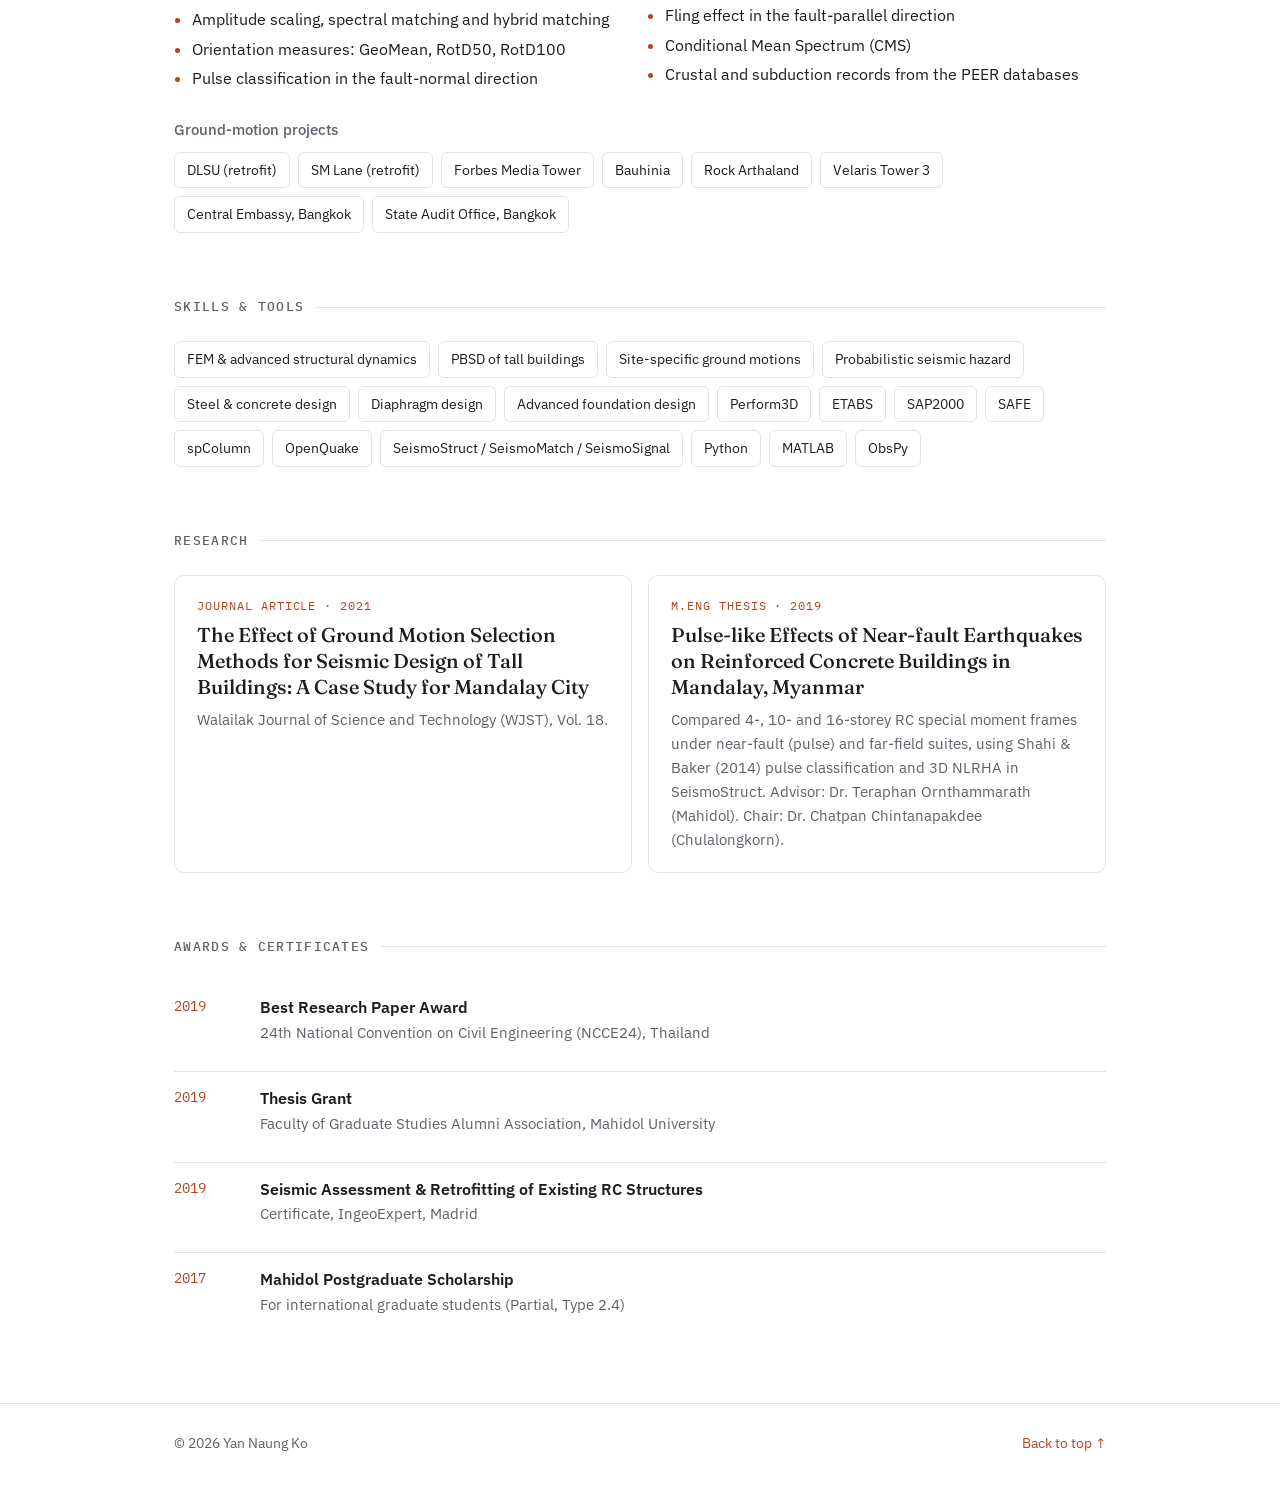
==== commit 9112ce6e: "Reorder sections: Focus, Education, Experience, then CV order; awards as own section Co-Authored-By:" ====
--- a/index.html
+++ b/index.html
@@ -196,16 +196,27 @@
 </header>
 
 <nav class="toc"><div class="wrap">
+  <a href="#focus">Focus</a>
   <a href="#education">Education</a>
-  <a href="#focus">Focus</a>
   <a href="#experience">Experience</a>
   <a href="#projects">Projects</a>
   <a href="#ground-motions">Ground motions</a>
+  <a href="#skills">Skills</a>
   <a href="#research">Research</a>
-  <a href="#skills">Skills</a>
+  <a href="#awards">Awards</a>
 </div></nav>
 
 <main class="wrap">
+
+  <section id="focus">
+    <h2>Areas of focus</h2>
+    <div class="focus">
+      <div class="card"><div class="num">01</div><h3>Performance-based seismic design</h3><p>3D nonlinear models of tall buildings in Perform3D, evaluated against LATBSDC and TBI acceptance criteria.</p></div>
+      <div class="card"><div class="num">02</div><h3>Site-specific ground motions</h3><p>Record selection, amplitude scaling and spectral matching, CMS, directionality, pulse and fling effects.</p></div>
+      <div class="card"><div class="num">03</div><h3>Probabilistic seismic hazard</h3><p>PSHA with OpenQuake to build uniform hazard and target spectra for design.</p></div>
+      <div class="card"><div class="num">04</div><h3>Evaluation &amp; retrofit</h3><p>Seismic assessment of existing buildings to ASCE/SEI 41, Tiers 1 to 3.</p></div>
+    </div>
+  </section>
 
   <section id="education">
     <h2>Education</h2>
@@ -220,24 +231,6 @@
         <h3>B.Eng, Port &amp; Harbour Engineering</h3>
         <p>Myanmar Maritime University, Myanmar</p>
       </div>
-    </div>
-
-    <p class="sub">Awards &amp; certificates</p>
-    <ul class="awards">
-      <li><span class="yr">2019</span><div><strong>Best Research Paper Award</strong><span>24th National Convention on Civil Engineering (NCCE24), Thailand</span></div></li>
-      <li><span class="yr">2019</span><div><strong>Thesis Grant</strong><span>Faculty of Graduate Studies Alumni Association, Mahidol University</span></div></li>
-      <li><span class="yr">2019</span><div><strong>Seismic Assessment &amp; Retrofitting of Existing RC Structures</strong><span>Certificate, IngeoExpert, Madrid</span></div></li>
-      <li><span class="yr">2017</span><div><strong>Mahidol Postgraduate Scholarship</strong><span>For international graduate students (Partial, Type 2.4)</span></div></li>
-    </ul>
-  </section>
-
-  <section id="focus">
-    <h2>Areas of focus</h2>
-    <div class="focus">
-      <div class="card"><div class="num">01</div><h3>Performance-based seismic design</h3><p>3D nonlinear models of tall buildings in Perform3D, evaluated against LATBSDC and TBI acceptance criteria.</p></div>
-      <div class="card"><div class="num">02</div><h3>Site-specific ground motions</h3><p>Record selection, amplitude scaling and spectral matching, CMS, directionality, pulse and fling effects.</p></div>
-      <div class="card"><div class="num">03</div><h3>Probabilistic seismic hazard</h3><p>PSHA with OpenQuake to build uniform hazard and target spectra for design.</p></div>
-      <div class="card"><div class="num">04</div><h3>Evaluation &amp; retrofit</h3><p>Seismic assessment of existing buildings to ASCE/SEI 41, Tiers 1 to 3.</p></div>
     </div>
   </section>
 
@@ -362,22 +355,6 @@
     </div>
   </section>
 
-  <section id="research">
-    <h2>Research</h2>
-    <div class="research">
-      <div class="card">
-        <div class="label">Journal article · 2021</div>
-        <h3>The Effect of Ground Motion Selection Methods for Seismic Design of Tall Buildings: A Case Study for Mandalay City</h3>
-        <p>Walailak Journal of Science and Technology (WJST), Vol. 18.</p>
-      </div>
-      <div class="card">
-        <div class="label">M.Eng thesis · 2019</div>
-        <h3>Pulse-like Effects of Near-fault Earthquakes on Reinforced Concrete Buildings in Mandalay, Myanmar</h3>
-        <p>Compared 4-, 10- and 16-storey RC special moment frames under near-fault (pulse) and far-field suites, using Shahi &amp; Baker (2014) pulse classification and 3D NLRHA in SeismoStruct. Advisor: Dr. Teraphan Ornthammarath (Mahidol). Chair: Dr. Chatpan Chintanapakdee (Chulalongkorn).</p>
-      </div>
-    </div>
-  </section>
-
   <section id="skills">
     <h2>Skills &amp; tools</h2>
     <div class="skills">
@@ -401,6 +378,32 @@
     </div>
   </section>
 
+  <section id="research">
+    <h2>Research</h2>
+    <div class="research">
+      <div class="card">
+        <div class="label">Journal article · 2021</div>
+        <h3>The Effect of Ground Motion Selection Methods for Seismic Design of Tall Buildings: A Case Study for Mandalay City</h3>
+        <p>Walailak Journal of Science and Technology (WJST), Vol. 18.</p>
+      </div>
+      <div class="card">
+        <div class="label">M.Eng thesis · 2019</div>
+        <h3>Pulse-like Effects of Near-fault Earthquakes on Reinforced Concrete Buildings in Mandalay, Myanmar</h3>
+        <p>Compared 4-, 10- and 16-storey RC special moment frames under near-fault (pulse) and far-field suites, using Shahi &amp; Baker (2014) pulse classification and 3D NLRHA in SeismoStruct. Advisor: Dr. Teraphan Ornthammarath (Mahidol). Chair: Dr. Chatpan Chintanapakdee (Chulalongkorn).</p>
+      </div>
+    </div>
+  </section>
+
+  <section id="awards">
+    <h2>Awards &amp; certificates</h2>
+    <ul class="awards">
+      <li><span class="yr">2019</span><div><strong>Best Research Paper Award</strong><span>24th National Convention on Civil Engineering (NCCE24), Thailand</span></div></li>
+      <li><span class="yr">2019</span><div><strong>Thesis Grant</strong><span>Faculty of Graduate Studies Alumni Association, Mahidol University</span></div></li>
+      <li><span class="yr">2019</span><div><strong>Seismic Assessment &amp; Retrofitting of Existing RC Structures</strong><span>Certificate, IngeoExpert, Madrid</span></div></li>
+      <li><span class="yr">2017</span><div><strong>Mahidol Postgraduate Scholarship</strong><span>For international graduate students (Partial, Type 2.4)</span></div></li>
+    </ul>
+  </section>
+
 
 </main>
 
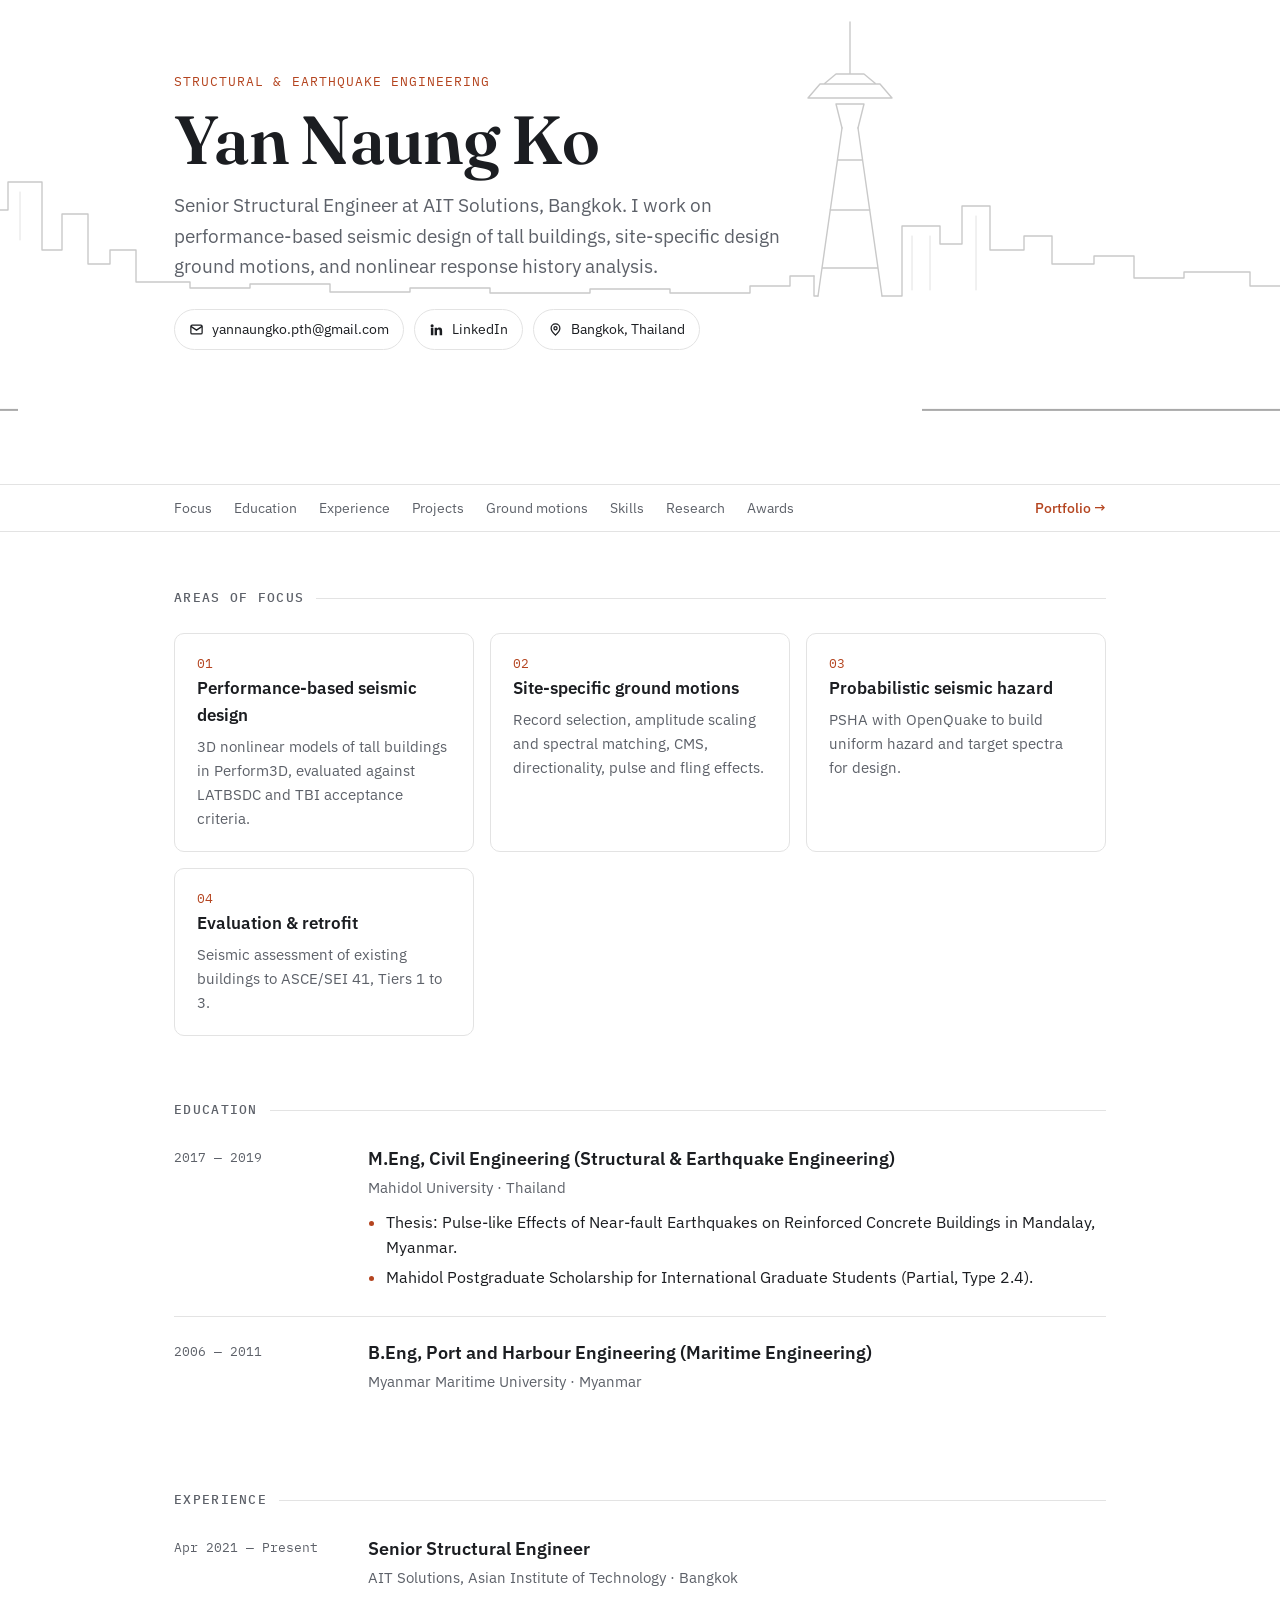
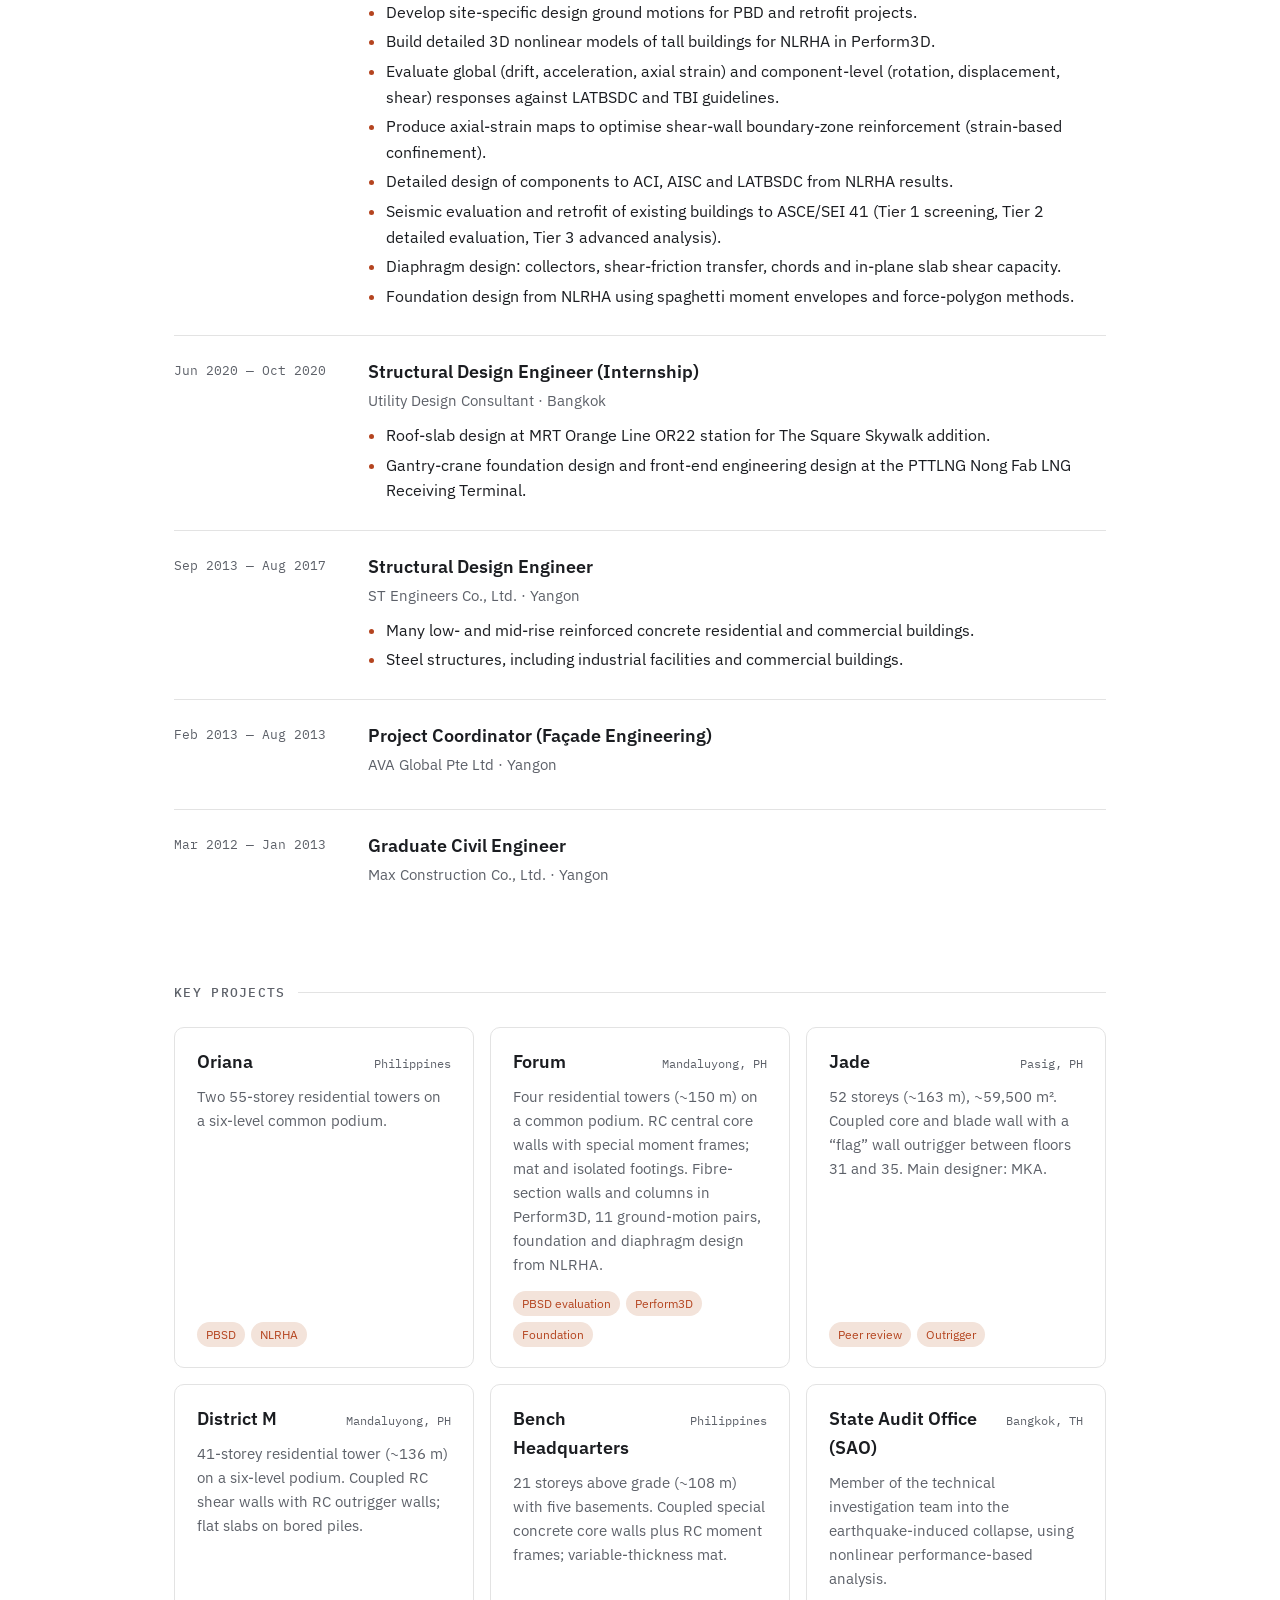
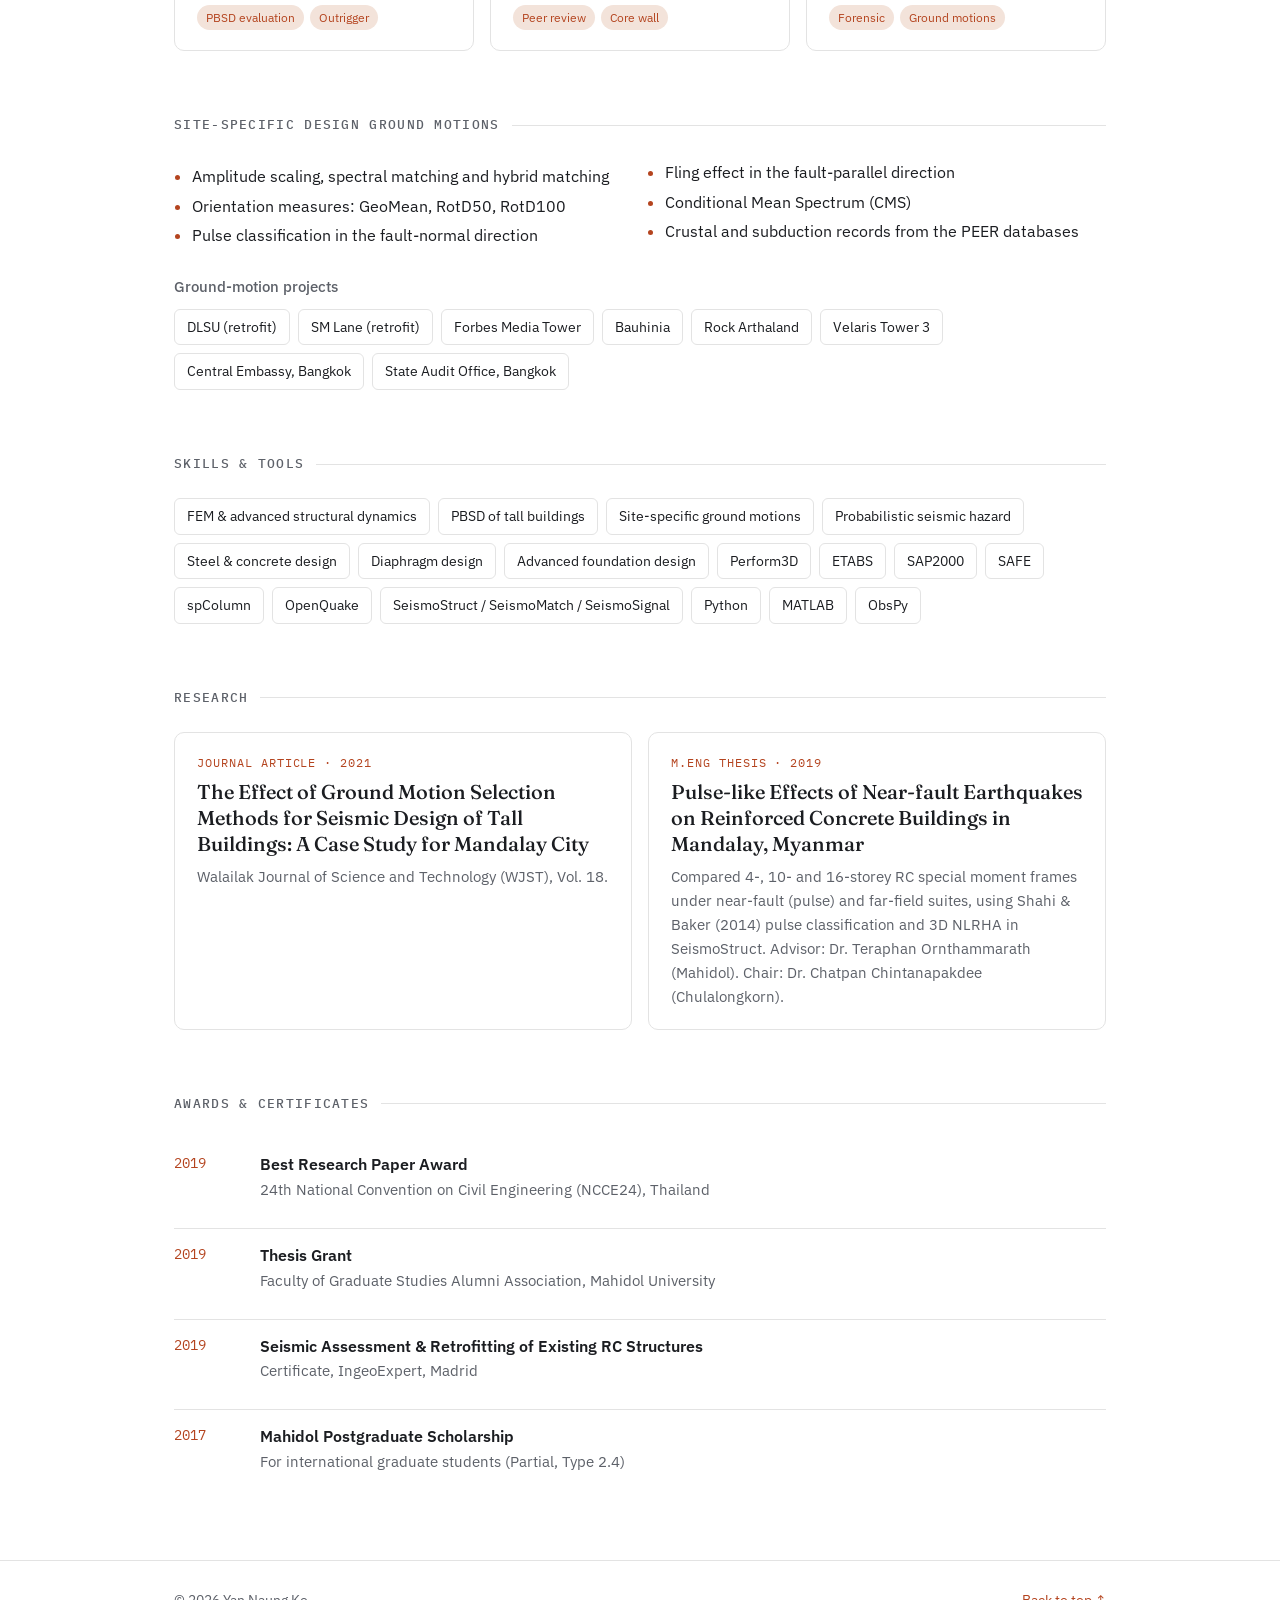
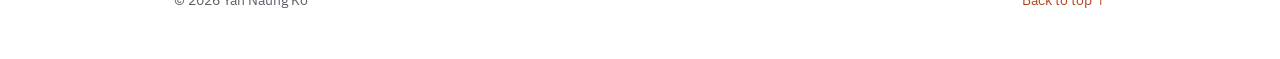
==== commit 44b201de: "Add portfolio page, list-style Education, shared stylesheet Co-Authored-By: Claude Opus 5.5 <noreply" ====
--- a/index.html
+++ b/index.html
@@ -8,156 +8,7 @@
 <link rel="preconnect" href="https://fonts.googleapis.com">
 <link rel="preconnect" href="https://fonts.gstatic.com" crossorigin>
 <link href="https://fonts.googleapis.com/css2?family=IBM+Plex+Mono:wght@400;500&family=IBM+Plex+Sans:wght@400;500;600&family=Fraunces:opsz,wght@9..144,500;9..144,600&display=swap" rel="stylesheet">
-<style>
-  :root {
-    color-scheme: light;
-    --bg: #ffffff;
-    --paper: #ffffff;
-    --ink: #1b1d21;
-    --muted: #5d6169;
-    --line: #e3e3e3;
-    --accent: #b4441f;
-    --accent-soft: #f3e3da;
-    --grid: rgba(27,29,33,.06);
-  }
-  * { box-sizing: border-box; }
-  html { scroll-behavior: smooth; }
-  body {
-    margin: 0;
-    background: var(--bg);
-    color: var(--ink);
-    font: 16px/1.6 "IBM Plex Sans", system-ui, sans-serif;
-    -webkit-font-smoothing: antialiased;
-  }
-  a { color: var(--accent); text-decoration: none; }
-  a:hover { text-decoration: underline; }
-  .wrap { max-width: 980px; margin: 0 auto; padding: 0 24px; }
-
-  /* Header */
-  header.hero {
-    position: relative;
-    overflow: hidden;
-    border-bottom: 1px solid var(--line);
-  }
-  .hero .wrap { padding-top: 72px; padding-bottom: 8px; position: relative; z-index: 1; }
-  .eyebrow {
-    font-family: "IBM Plex Mono", monospace;
-    font-size: 13px; letter-spacing: .08em; text-transform: uppercase;
-    color: var(--accent);
-  }
-  h1 {
-    font-family: "Fraunces", Georgia, serif;
-    font-weight: 600;
-    font-size: clamp(40px, 7vw, 68px);
-    line-height: 1.02;
-    margin: 12px 0 16px;
-    letter-spacing: -.01em;
-  }
-  .lede { font-size: 19px; color: var(--muted); max-width: 620px; margin: 0 0 28px; }
-  .contact { display: flex; flex-wrap: wrap; gap: 10px; }
-  .chip {
-    display: inline-flex; align-items: center; gap: 8px;
-    padding: 8px 14px; border: 1px solid var(--line); border-radius: 999px;
-    background: var(--paper); color: var(--ink); font-size: 14px;
-  }
-  .chip:hover { border-color: var(--accent); text-decoration: none; }
-  .chip svg { width: 15px; height: 15px; flex: none; }
-  .skyline {
-    position: absolute; top: 0; left: 50%; margin-left: -950px;
-    width: 1900px; height: 300px; z-index: 0; pointer-events: none;
-  }
-  .skyline path { fill: none; stroke: #c9c9c9; stroke-width: 1.4; stroke-linejoin: round; stroke-linecap: round; }
-  .skyline .win { stroke: #e2e2e2; stroke-width: 1; }
-  @media (max-width: 900px) { .skyline { display: none; } }
-  .wave {
-    display: block; width: 100%; height: 180px; margin-top: -54px;
-    background: url("assets/seismic_wave.png") var(--x) center / auto 100% no-repeat;
-    position: relative; z-index: 0;
-  }
-  .wave {
-    --h: 180px; --x: max(16px, calc(50vw - 770px));
-  }
-  .wave::before, .wave::after {
-    content: ""; position: absolute; top: calc(var(--h) * 151.5 / 259 + 0.7px); height: 2.2px;
-    background: rgba(160,160,160,.9); transform: translateY(-50%);
-  }
-  .wave::before { left: 0; width: calc(var(--x) + 2px); }
-  .wave::after { left: calc(var(--x) + var(--h) * 1308 / 259 - 3px); right: 0; }
-  @media (max-width: 720px) { .wave { --h: 100px; --x: 40px; height: 100px; margin-top: -16px; background-position: 40px center; } }
-
-  nav.toc {
-    position: sticky; top: 0; z-index: 5;
-    background: color-mix(in srgb, var(--bg) 88%, transparent);
-    backdrop-filter: blur(8px);
-    border-bottom: 1px solid var(--line);
-  }
-  nav.toc .wrap { display: flex; gap: 22px; overflow-x: auto; padding-top: 12px; padding-bottom: 12px; }
-  nav.toc a { color: var(--muted); font-size: 14px; white-space: nowrap; }
-  nav.toc a:hover { color: var(--ink); text-decoration: none; }
-
-  section { padding: 56px 0 8px; }
-  h2 {
-    font-family: "IBM Plex Mono", monospace; font-weight: 500;
-    font-size: 13px; letter-spacing: .1em; text-transform: uppercase;
-    color: var(--muted); margin: 0 0 24px;
-    display: flex; align-items: center; gap: 12px;
-  }
-  h2::after { content: ""; flex: 1; height: 1px; background: var(--line); }
-
-  .focus { display: grid; grid-template-columns: repeat(auto-fit, minmax(240px, 1fr)); gap: 16px; }
-  .card {
-    background: var(--paper); border: 1px solid var(--line); border-radius: 10px; padding: 20px 22px;
-  }
-  .card h3 { margin: 0 0 6px; font-size: 17px; font-weight: 600; }
-  .card p { margin: 0; color: var(--muted); font-size: 15px; }
-  .num { font-family: "IBM Plex Mono", monospace; color: var(--accent); font-size: 13px; }
-
-  /* Timeline */
-  .job { display: grid; grid-template-columns: 170px 1fr; gap: 24px; padding: 22px 0; border-top: 1px solid var(--line); }
-  .job:first-of-type { border-top: 0; padding-top: 0; }
-  .when { font-family: "IBM Plex Mono", monospace; font-size: 13px; color: var(--muted); padding-top: 3px; }
-  .job h3 { margin: 0; font-size: 18px; font-weight: 600; }
-  .org { color: var(--muted); margin: 2px 0 10px; font-size: 15px; }
-  .job ul { margin: 0; padding-left: 18px; }
-  .job li { margin: 4px 0; }
-  .job li::marker { color: var(--accent); }
-  @media (max-width: 640px) { .job { grid-template-columns: 1fr; gap: 4px; } }
-
-  /* Projects */
-  .projects { display: grid; grid-template-columns: repeat(auto-fit, minmax(280px, 1fr)); gap: 16px; }
-  .proj { background: var(--paper); border: 1px solid var(--line); border-radius: 10px; padding: 20px 22px; display: flex; flex-direction: column; gap: 8px; }
-  .proj-top { display: flex; justify-content: space-between; align-items: baseline; gap: 12px; }
-  .proj h3 { margin: 0; font-size: 18px; font-weight: 600; }
-  .loc { font-family: "IBM Plex Mono", monospace; font-size: 12px; color: var(--muted); white-space: nowrap; }
-  .proj p { margin: 0; color: var(--muted); font-size: 15px; }
-  .tags { display: flex; flex-wrap: wrap; gap: 6px; margin-top: auto; padding-top: 6px; }
-  .tag { font-size: 12px; padding: 3px 9px; border-radius: 999px; background: var(--accent-soft); color: var(--accent); }
-
-  .gm-list { columns: 2 260px; column-gap: 32px; margin: 0; padding-left: 18px; }
-  .gm-list li { margin: 4px 0; break-inside: avoid; }
-  .gm-list li::marker { color: var(--accent); }
-  .sub { color: var(--muted); font-size: 15px; margin: 24px 0 10px; font-weight: 500; }
-
-  /* Skills */
-  .skills { display: flex; flex-wrap: wrap; gap: 8px; }
-  .skill { border: 1px solid var(--line); background: var(--paper); border-radius: 6px; padding: 6px 12px; font-size: 14px; }
-
-  /* Research */
-  .research { display: grid; gap: 16px; grid-template-columns: repeat(auto-fit, minmax(300px, 1fr)); }
-  .label { font-family: "IBM Plex Mono", monospace; font-size: 12px; text-transform: uppercase; letter-spacing: .08em; color: var(--accent); margin-bottom: 6px; }
-  .research h3 { font-family: "Fraunces", Georgia, serif; font-weight: 500; font-size: 20px; line-height: 1.3; margin: 0 0 8px; }
-
-  .edu { display: grid; gap: 16px; grid-template-columns: repeat(auto-fit, minmax(280px, 1fr)); }
-  .awards { list-style: none; padding: 0; margin: 0; display: grid; gap: 12px; }
-  .awards li { display: grid; grid-template-columns: 70px 1fr; gap: 16px; padding: 14px 0; border-top: 1px solid var(--line); }
-  .awards li:first-child { border-top: 0; }
-  .awards .yr { font-family: "IBM Plex Mono", monospace; color: var(--accent); font-size: 14px; }
-  .awards strong { font-weight: 600; }
-  .awards span { display: block; color: var(--muted); font-size: 15px; }
-
-  footer { margin-top: 64px; border-top: 1px solid var(--line); padding: 28px 0 48px; color: var(--muted); font-size: 14px; }
-  footer .wrap { display: flex; justify-content: space-between; flex-wrap: wrap; gap: 12px; }
-</style>
+<link rel="stylesheet" href="assets/style.css">
 </head>
 <body>
 
@@ -204,6 +55,7 @@
   <a href="#skills">Skills</a>
   <a href="#research">Research</a>
   <a href="#awards">Awards</a>
+  <a class="pf" href="portfolio.html">Portfolio →</a>
 </div></nav>
 
 <main class="wrap">
@@ -220,16 +72,24 @@
 
   <section id="education">
     <h2>Education</h2>
-    <div class="edu">
-      <div class="card">
-        <div class="label">2017 — 2019</div>
-        <h3>M.Eng, Civil Engineering (Structural &amp; Earthquake)</h3>
-        <p>Mahidol University, Thailand</p>
-      </div>
-      <div class="card">
-        <div class="label">2006 — 2011</div>
-        <h3>B.Eng, Port &amp; Harbour Engineering</h3>
-        <p>Myanmar Maritime University, Myanmar</p>
+
+    <div class="job">
+      <div class="when">2017 — 2019</div>
+      <div>
+        <h3>M.Eng, Civil Engineering (Structural &amp; Earthquake Engineering)</h3>
+        <div class="org">Mahidol University · Thailand</div>
+        <ul>
+          <li>Thesis: Pulse-like Effects of Near-fault Earthquakes on Reinforced Concrete Buildings in Mandalay, Myanmar.</li>
+          <li>Mahidol Postgraduate Scholarship for International Graduate Students (Partial, Type 2.4).</li>
+        </ul>
+      </div>
+    </div>
+
+    <div class="job">
+      <div class="when">2006 — 2011</div>
+      <div>
+        <h3>B.Eng, Port and Harbour Engineering (Maritime Engineering)</h3>
+        <div class="org">Myanmar Maritime University · Myanmar</div>
       </div>
     </div>
   </section>
--- a/assets/style.css
+++ b/assets/style.css
@@ -0,0 +1,173 @@
+:root {
+  color-scheme: light;
+  --bg: #ffffff;
+  --paper: #ffffff;
+  --ink: #1b1d21;
+  --muted: #5d6169;
+  --line: #e3e3e3;
+  --accent: #b4441f;
+  --accent-soft: #f3e3da;
+  --grid: rgba(27,29,33,.06);
+}
+* { box-sizing: border-box; }
+html { scroll-behavior: smooth; }
+body {
+  margin: 0;
+  background: var(--bg);
+  color: var(--ink);
+  font: 16px/1.6 "IBM Plex Sans", system-ui, sans-serif;
+  -webkit-font-smoothing: antialiased;
+}
+a { color: var(--accent); text-decoration: none; }
+a:hover { text-decoration: underline; }
+.wrap { max-width: 980px; margin: 0 auto; padding: 0 24px; }
+
+/* Header */
+header.hero {
+  position: relative;
+  overflow: hidden;
+  border-bottom: 1px solid var(--line);
+}
+.hero .wrap { padding-top: 72px; padding-bottom: 8px; position: relative; z-index: 1; }
+.eyebrow {
+  font-family: "IBM Plex Mono", monospace;
+  font-size: 13px; letter-spacing: .08em; text-transform: uppercase;
+  color: var(--accent);
+}
+h1 {
+  font-family: "Fraunces", Georgia, serif;
+  font-weight: 600;
+  font-size: clamp(40px, 7vw, 68px);
+  line-height: 1.02;
+  margin: 12px 0 16px;
+  letter-spacing: -.01em;
+}
+.lede { font-size: 19px; color: var(--muted); max-width: 620px; margin: 0 0 28px; }
+.contact { display: flex; flex-wrap: wrap; gap: 10px; }
+.chip {
+  display: inline-flex; align-items: center; gap: 8px;
+  padding: 8px 14px; border: 1px solid var(--line); border-radius: 999px;
+  background: var(--paper); color: var(--ink); font-size: 14px;
+}
+.chip:hover { border-color: var(--accent); text-decoration: none; }
+.chip svg { width: 15px; height: 15px; flex: none; }
+.skyline {
+  position: absolute; top: 0; left: 50%; margin-left: -950px;
+  width: 1900px; height: 300px; z-index: 0; pointer-events: none;
+}
+.skyline path { fill: none; stroke: #c9c9c9; stroke-width: 1.4; stroke-linejoin: round; stroke-linecap: round; }
+.skyline .win { stroke: #e2e2e2; stroke-width: 1; }
+@media (max-width: 900px) { .skyline { display: none; } }
+.wave {
+  display: block; width: 100%; height: 180px; margin-top: -54px;
+  background: url("assets/seismic_wave.png") var(--x) center / auto 100% no-repeat;
+  position: relative; z-index: 0;
+}
+.wave {
+  --h: 180px; --x: max(16px, calc(50vw - 770px));
+}
+.wave::before, .wave::after {
+  content: ""; position: absolute; top: calc(var(--h) * 151.5 / 259 + 0.7px); height: 2.2px;
+  background: rgba(160,160,160,.9); transform: translateY(-50%);
+}
+.wave::before { left: 0; width: calc(var(--x) + 2px); }
+.wave::after { left: calc(var(--x) + var(--h) * 1308 / 259 - 3px); right: 0; }
+@media (max-width: 720px) { .wave { --h: 100px; --x: 40px; height: 100px; margin-top: -16px; background-position: 40px center; } }
+
+nav.toc {
+  position: sticky; top: 0; z-index: 5;
+  background: color-mix(in srgb, var(--bg) 88%, transparent);
+  backdrop-filter: blur(8px);
+  border-bottom: 1px solid var(--line);
+}
+nav.toc .wrap { display: flex; gap: 22px; overflow-x: auto; padding-top: 12px; padding-bottom: 12px; }
+nav.toc a { color: var(--muted); font-size: 14px; white-space: nowrap; }
+nav.toc a:hover { color: var(--ink); text-decoration: none; }
+
+section { padding: 56px 0 8px; }
+h2 {
+  font-family: "IBM Plex Mono", monospace; font-weight: 500;
+  font-size: 13px; letter-spacing: .1em; text-transform: uppercase;
+  color: var(--muted); margin: 0 0 24px;
+  display: flex; align-items: center; gap: 12px;
+}
+h2::after { content: ""; flex: 1; height: 1px; background: var(--line); }
+
+.focus { display: grid; grid-template-columns: repeat(auto-fit, minmax(240px, 1fr)); gap: 16px; }
+.card {
+  background: var(--paper); border: 1px solid var(--line); border-radius: 10px; padding: 20px 22px;
+}
+.card h3 { margin: 0 0 6px; font-size: 17px; font-weight: 600; }
+.card p { margin: 0; color: var(--muted); font-size: 15px; }
+.num { font-family: "IBM Plex Mono", monospace; color: var(--accent); font-size: 13px; }
+
+/* Timeline */
+.job { display: grid; grid-template-columns: 170px 1fr; gap: 24px; padding: 22px 0; border-top: 1px solid var(--line); }
+.job:first-of-type { border-top: 0; padding-top: 0; }
+.when { font-family: "IBM Plex Mono", monospace; font-size: 13px; color: var(--muted); padding-top: 3px; }
+.job h3 { margin: 0; font-size: 18px; font-weight: 600; }
+.org { color: var(--muted); margin: 2px 0 10px; font-size: 15px; }
+.job ul { margin: 0; padding-left: 18px; }
+.job li { margin: 4px 0; }
+.job li::marker { color: var(--accent); }
+@media (max-width: 640px) { .job { grid-template-columns: 1fr; gap: 4px; } }
+
+/* Projects */
+.projects { display: grid; grid-template-columns: repeat(auto-fit, minmax(280px, 1fr)); gap: 16px; }
+.proj { background: var(--paper); border: 1px solid var(--line); border-radius: 10px; padding: 20px 22px; display: flex; flex-direction: column; gap: 8px; }
+.proj-top { display: flex; justify-content: space-between; align-items: baseline; gap: 12px; }
+.proj h3 { margin: 0; font-size: 18px; font-weight: 600; }
+.loc { font-family: "IBM Plex Mono", monospace; font-size: 12px; color: var(--muted); white-space: nowrap; }
+.proj p { margin: 0; color: var(--muted); font-size: 15px; }
+.tags { display: flex; flex-wrap: wrap; gap: 6px; margin-top: auto; padding-top: 6px; }
+.tag { font-size: 12px; padding: 3px 9px; border-radius: 999px; background: var(--accent-soft); color: var(--accent); }
+
+.gm-list { columns: 2 260px; column-gap: 32px; margin: 0; padding-left: 18px; }
+.gm-list li { margin: 4px 0; break-inside: avoid; }
+.gm-list li::marker { color: var(--accent); }
+.sub { color: var(--muted); font-size: 15px; margin: 24px 0 10px; font-weight: 500; }
+
+/* Skills */
+.skills { display: flex; flex-wrap: wrap; gap: 8px; }
+.skill { border: 1px solid var(--line); background: var(--paper); border-radius: 6px; padding: 6px 12px; font-size: 14px; }
+
+/* Research */
+.research { display: grid; gap: 16px; grid-template-columns: repeat(auto-fit, minmax(300px, 1fr)); }
+.label { font-family: "IBM Plex Mono", monospace; font-size: 12px; text-transform: uppercase; letter-spacing: .08em; color: var(--accent); margin-bottom: 6px; }
+.research h3 { font-family: "Fraunces", Georgia, serif; font-weight: 500; font-size: 20px; line-height: 1.3; margin: 0 0 8px; }
+
+.edu { display: grid; gap: 16px; grid-template-columns: repeat(auto-fit, minmax(280px, 1fr)); }
+.awards { list-style: none; padding: 0; margin: 0; display: grid; gap: 12px; }
+.awards li { display: grid; grid-template-columns: 70px 1fr; gap: 16px; padding: 14px 0; border-top: 1px solid var(--line); }
+.awards li:first-child { border-top: 0; }
+.awards .yr { font-family: "IBM Plex Mono", monospace; color: var(--accent); font-size: 14px; }
+.awards strong { font-weight: 600; }
+.awards span { display: block; color: var(--muted); font-size: 15px; }
+
+footer { margin-top: 64px; border-top: 1px solid var(--line); padding: 28px 0 48px; color: var(--muted); font-size: 14px; }
+footer .wrap { display: flex; justify-content: space-between; flex-wrap: wrap; gap: 12px; }
+
+/* Nav: portfolio link */
+nav.toc a.pf { margin-left: auto; color: var(--accent); font-weight: 500; }
+nav.toc a.pf.back { margin-left: 0; margin-right: 8px; }
+nav.toc a.active { color: var(--ink); font-weight: 500; }
+
+/* Portfolio page */
+.pf-intro { font-family: "Fraunces", Georgia, serif; font-size: 22px; line-height: 1.5; color: var(--ink);
+            border-left: 3px solid var(--accent); padding: 4px 0 4px 20px; margin: 0; max-width: 760px; }
+.pf-head { display: flex; justify-content: space-between; align-items: baseline; gap: 16px; flex-wrap: wrap; margin-bottom: 4px; }
+.pf-head h3 { font-family: "Fraunces", Georgia, serif; font-weight: 600; font-size: 28px; margin: 0; line-height: 1.2; }
+.pf-tag { font-family: "IBM Plex Mono", monospace; font-size: 12px; text-transform: uppercase; letter-spacing: .08em;
+          color: var(--accent); background: var(--accent-soft); padding: 4px 10px; border-radius: 999px; white-space: nowrap; }
+.pf-sub { color: var(--muted); margin: 0 0 18px; }
+.spec { display: grid; grid-template-columns: 190px 1fr; gap: 10px 24px; margin: 0 0 24px; }
+.spec dt { font-weight: 600; font-size: 15px; }
+.spec dd { margin: 0; color: var(--ink); }
+@media (max-width: 640px) { .spec { grid-template-columns: 1fr; gap: 2px; } .spec dd { margin-bottom: 10px; } }
+.figs { display: grid; grid-template-columns: repeat(auto-fill, minmax(260px, 1fr)); gap: 16px; }
+.figs figure { margin: 0; background: var(--paper); border: 1px solid var(--line); border-radius: 10px; overflow: hidden; }
+.figs img { display: block; width: 100%; aspect-ratio: 4 / 3; object-fit: contain; background: #fafafa; }
+.figs .ph { aspect-ratio: 4 / 3; display: grid; place-items: center; background: repeating-linear-gradient(45deg, #fafafa, #fafafa 10px, #f3f3f3 10px, #f3f3f3 20px);
+            color: #b0b0b0; font-family: "IBM Plex Mono", monospace; font-size: 12px; letter-spacing: .06em; text-transform: uppercase; }
+.figs figcaption { padding: 10px 14px; font-size: 14px; color: var(--muted); border-top: 1px solid var(--line); }
+.pf-block + .pf-block { margin-top: 48px; padding-top: 40px; border-top: 1px solid var(--line); }
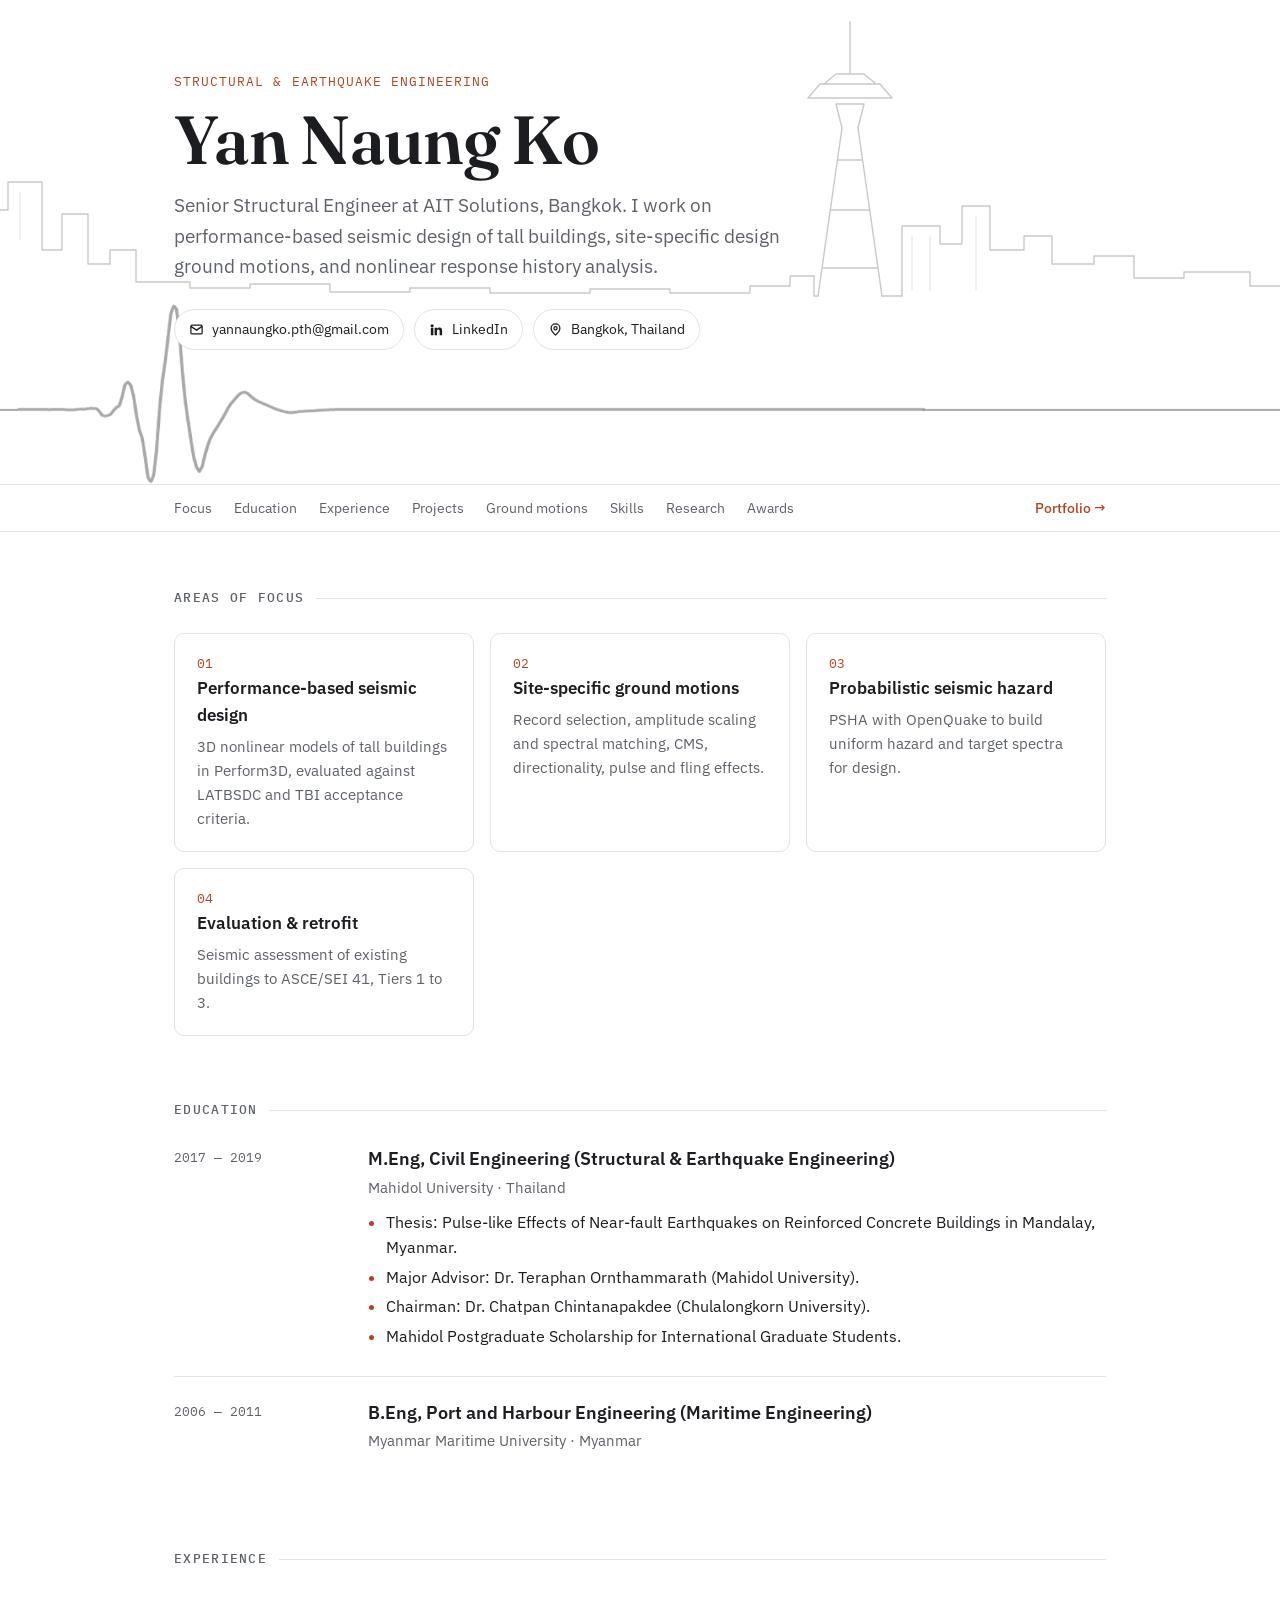
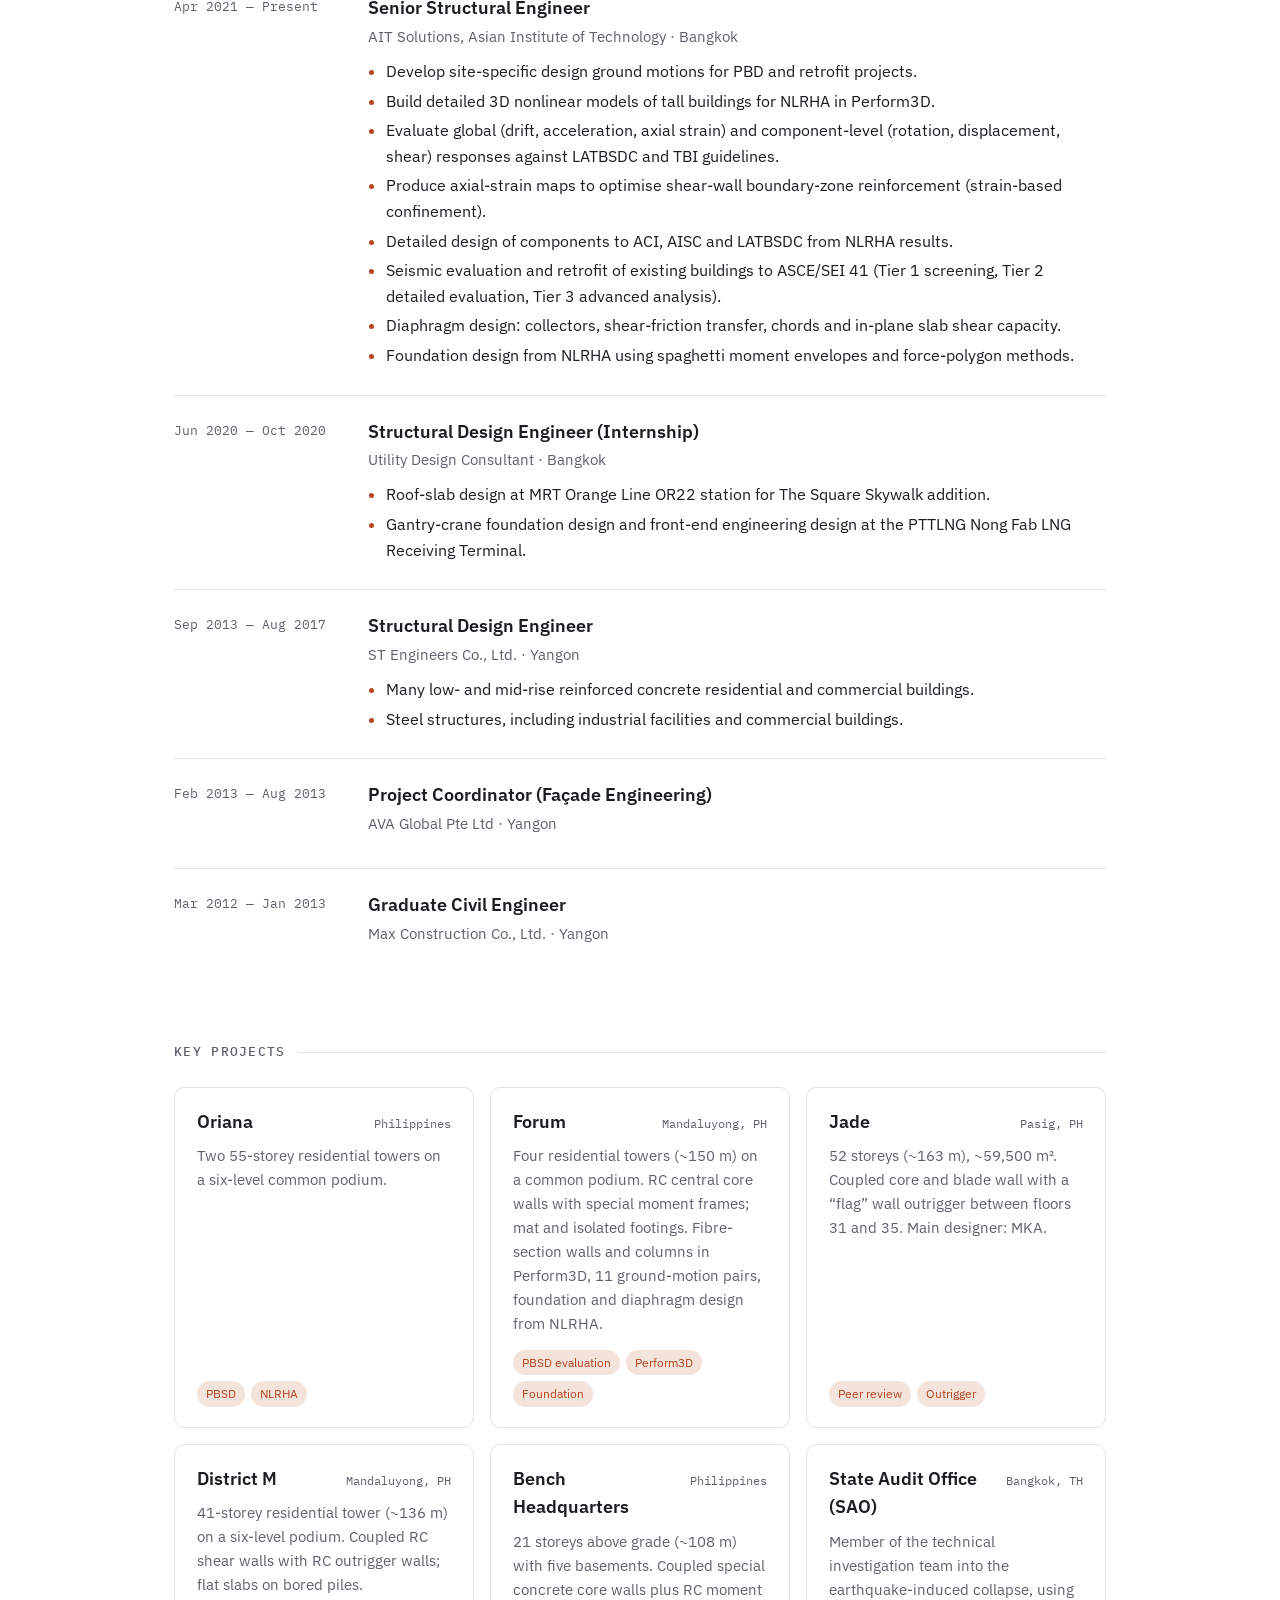
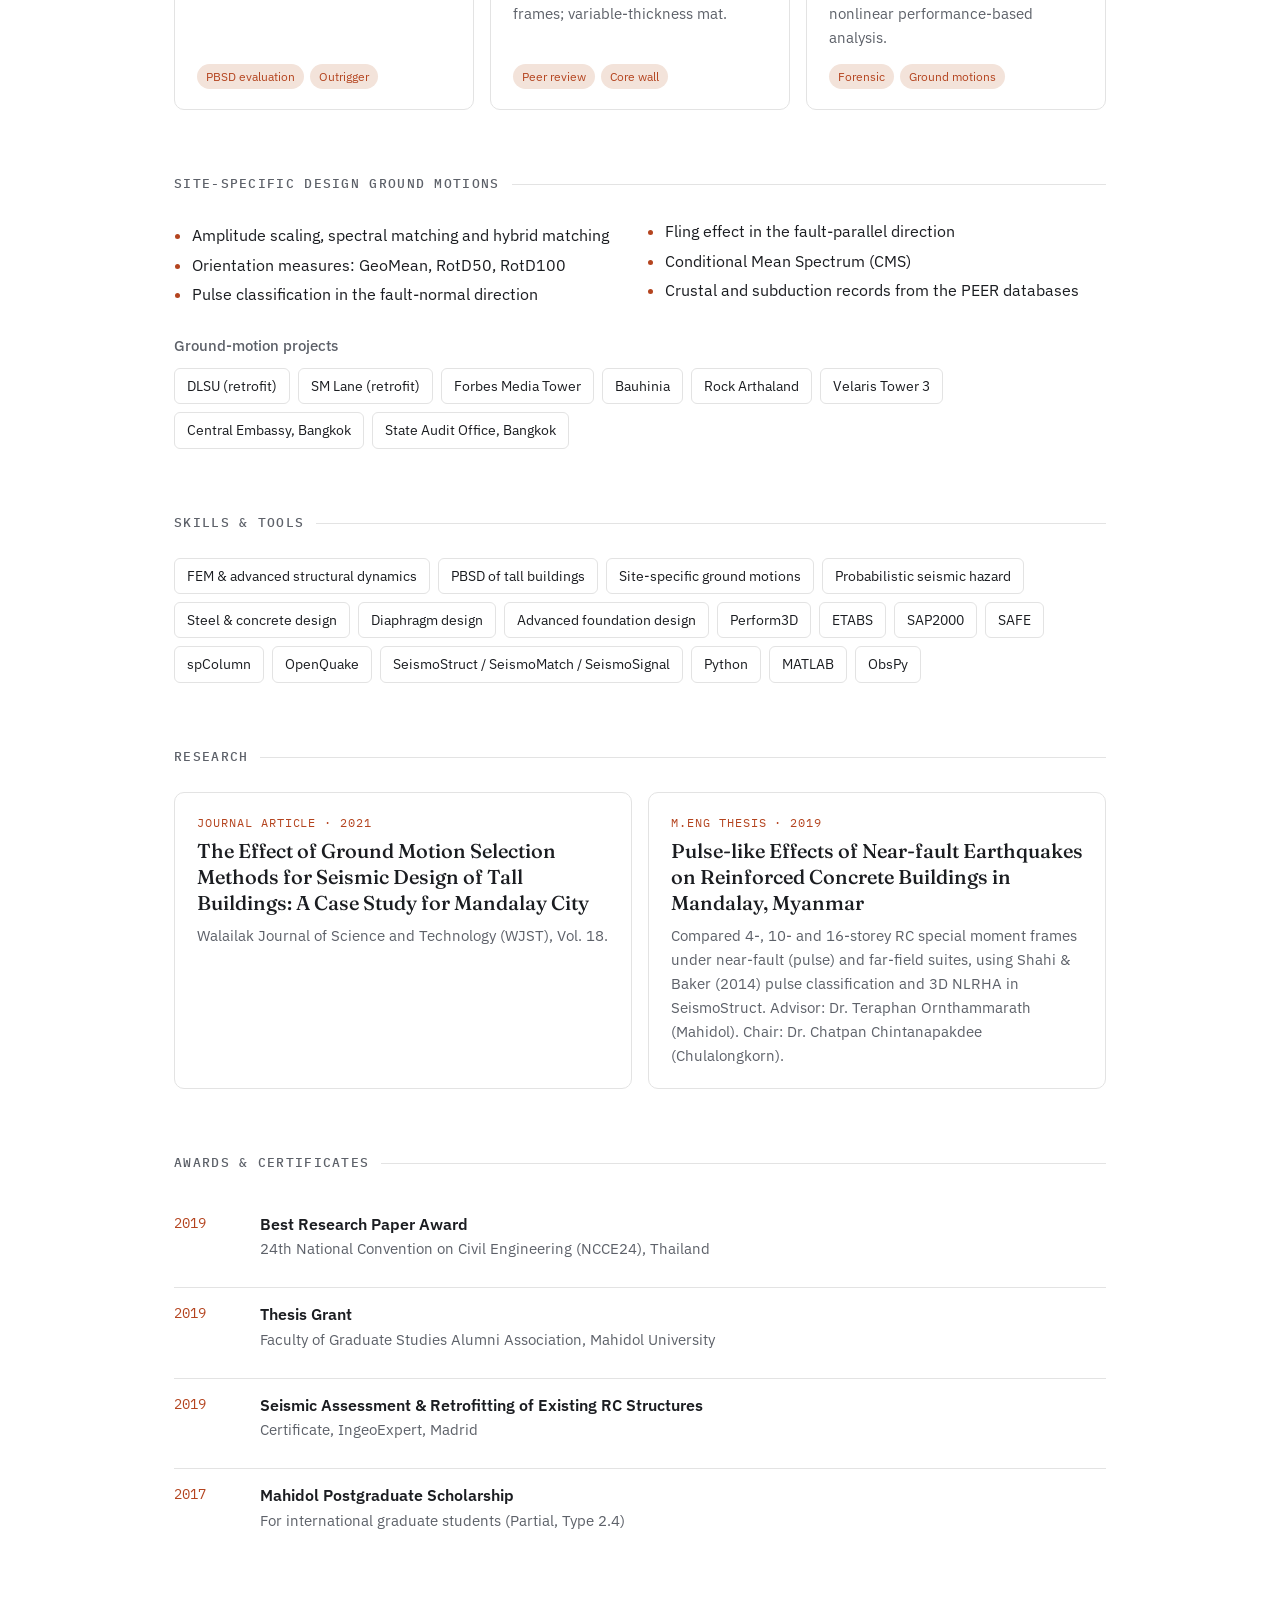
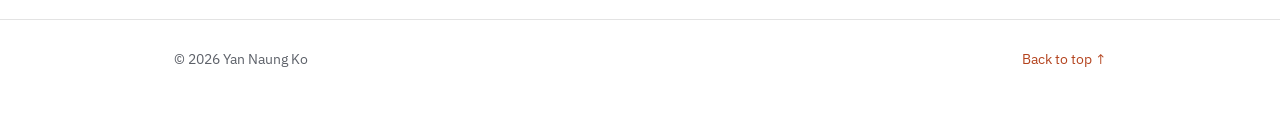
==== commit b875106b: "Education: add advisor and chairman, drop scholarship type Co-Authored-By: Claude Opus 5.5 <noreply@" ====
--- a/index.html
+++ b/index.html
@@ -80,7 +80,9 @@
         <div class="org">Mahidol University · Thailand</div>
         <ul>
           <li>Thesis: Pulse-like Effects of Near-fault Earthquakes on Reinforced Concrete Buildings in Mandalay, Myanmar.</li>
-          <li>Mahidol Postgraduate Scholarship for International Graduate Students (Partial, Type 2.4).</li>
+          <li>Major Advisor: Dr. Teraphan Ornthammarath (Mahidol University).</li>
+          <li>Chairman: Dr. Chatpan Chintanapakdee (Chulalongkorn University).</li>
+          <li>Mahidol Postgraduate Scholarship for International Graduate Students.</li>
         </ul>
       </div>
     </div>
--- a/assets/style.css
+++ b/assets/style.css
@@ -60,7 +60,7 @@
 @media (max-width: 900px) { .skyline { display: none; } }
 .wave {
   display: block; width: 100%; height: 180px; margin-top: -54px;
-  background: url("assets/seismic_wave.png") var(--x) center / auto 100% no-repeat;
+  background: url("seismic_wave.png") var(--x) center / auto 100% no-repeat;
   position: relative; z-index: 0;
 }
 .wave {
